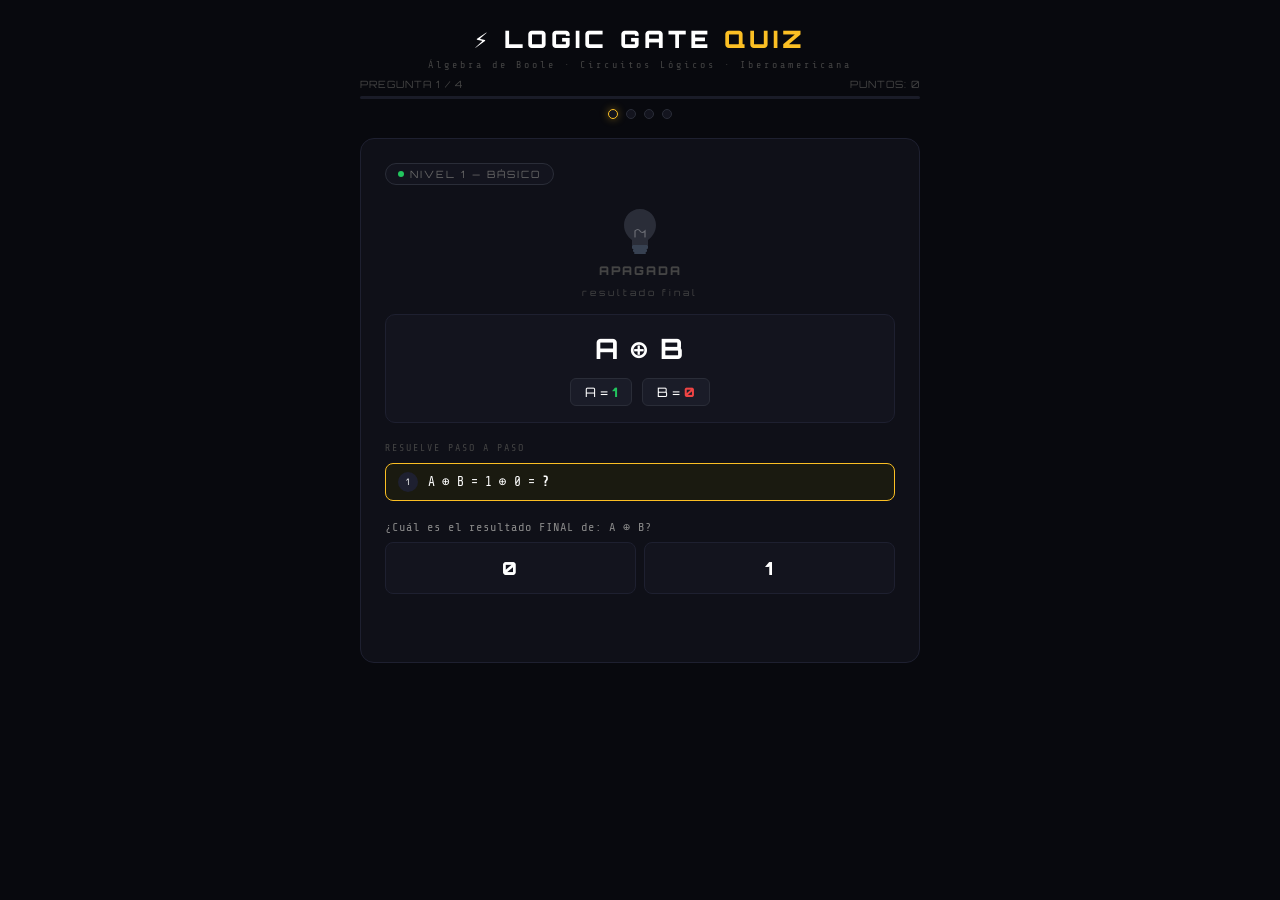
==== index.html @ e47ec7d2 "inicilaizacion del proyecto" ====
<!DOCTYPE html>
<html lang="es">
<head>
<meta charset="UTF-8">
<meta name="viewport" content="width=device-width, initial-scale=1.0">
<title>Logic Gate Quiz</title>
<link href="https://fonts.googleapis.com/css2?family=Orbitron:wght@700;900&family=Share+Tech+Mono&display=swap" rel="stylesheet">
<link rel="stylesheet" href="styles.css">
</head>
<body>

<div class="header">
  <div class="title">⚡ LOGIC GATE <span>QUIZ</span></div>
  <div class="subtitle">Álgebra de Boole · Circuitos Lógicos · Iberoamericana</div>
</div>

<div class="progress-wrap">
  <div class="progress-labels">
    <span id="q-label">PREGUNTA 1 / 4</span>
    <span id="score-label">PUNTOS: 0</span>
  </div>
  <div class="progress-bar"><div class="progress-fill" id="progress-fill" style="width:0%"></div></div>
  <div class="dots" id="dots"></div>
</div>

<div class="card" id="quiz-card">
  <div class="level-badge">
    <div class="level-dot" id="level-dot"></div>
    <span id="level-text">NIVEL 1</span>
  </div>

  <div class="bulb-wrap">
    <div class="bulb off" id="bulb">
      <svg viewBox="0 0 56 56" xmlns="http://www.w3.org/2000/svg">
        <g class="bulb-rays">
          <line x1="28" y1="4" x2="28" y2="0" stroke="#fbbf24" stroke-width="2" stroke-linecap="round"/>
          <line x1="44" y1="8" x2="47" y2="5" stroke="#fbbf24" stroke-width="2" stroke-linecap="round"/>
          <line x1="52" y1="24" x2="56" y2="24" stroke="#fbbf24" stroke-width="2" stroke-linecap="round"/>
          <line x1="44" y1="40" x2="47" y2="43" stroke="#fbbf24" stroke-width="2" stroke-linecap="round"/>
          <line x1="12" y1="8" x2="9" y2="5" stroke="#fbbf24" stroke-width="2" stroke-linecap="round"/>
          <line x1="4" y1="24" x2="0" y2="24" stroke="#fbbf24" stroke-width="2" stroke-linecap="round"/>
          <line x1="12" y1="40" x2="9" y2="43" stroke="#fbbf24" stroke-width="2" stroke-linecap="round"/>
        </g>
        <path class="bulb-glass" d="M28 8 C18 8 12 16 12 24 C12 31 16 36 20 39 L20 44 L36 44 L36 39 C40 36 44 31 44 24 C44 16 38 8 28 8Z"/>
        <path fill="none" stroke="rgba(255,255,255,0.3)" stroke-width="1.2" stroke-linecap="round" d="M23 36 L23 30 Q26 27 28 30 Q30 33 33 30 L33 36"/>
        <rect class="bulb-base" x="20" y="44" width="16" height="4" rx="1"/>
        <rect class="bulb-base" x="21" y="48" width="14" height="3" rx="1"/>
        <rect class="bulb-base" x="22" y="51" width="12" height="2" rx="1"/>
      </svg>
    </div>
    <div class="bulb-result off" id="bulb-result">APAGADA</div>
    <div class="bulb-label">resultado final</div>
  </div>

  <div class="expr-block">
    <div class="expr-text" id="expr-text"></div>
    <div class="vars-row" id="vars-row"></div>
  </div>

  <div class="steps-title">Resuelve paso a paso</div>
  <div class="step-list" id="step-list"></div>

  <div class="input-area">
    <div class="input-question" id="input-question"></div>
    <div class="answer-row" id="answer-row">
      <button class="ans-btn" id="btn0" onclick="answer(0)">0</button>
      <button class="ans-btn" id="btn1" onclick="answer(1)">1</button>
    </div>
  </div>

  <div class="feedback" id="feedback"></div>
  <button class="next-btn" id="next-btn" onclick="nextStep()">CONTINUAR →</button>
</div>

<div class="round-msg" id="round-msg"></div>

<div class="score-card" id="score-card">
  <div class="score-title">🏆 RONDA COMPLETA</div>
  <div class="score-num" id="final-score"></div>
  <div class="score-label">PUNTOS</div>
  <div class="score-breakdown">
    <div class="score-item"><div class="si-label">CORRECTAS</div><div class="si-val" id="sc-ok" style="color:#22c55e">0</div></div>
    <div class="score-item"><div class="si-label">INCORRECTAS</div><div class="si-val" id="sc-fail" style="color:#ef4444">0</div></div>
    <div class="score-item"><div class="si-label">RACHA MÁX</div><div class="si-val" id="sc-streak" style="color:#fbbf24">0</div></div>
    <div class="score-item"><div class="si-label">NIVEL MÁX</div><div class="si-val" id="sc-level" style="color:#a855f7">1</div></div>
  </div>
  <button class="play-again" onclick="startGame()">↺ OTRA RONDA</button>
</div>

<script src="script.js"></script>
</body>
</html>
---- styles.css ----
*{box-sizing:border-box;margin:0;padding:0}
body{background:#08090e;font-family:'Share Tech Mono',monospace;color:#fff;min-height:100vh;display:flex;flex-direction:column;align-items:center;padding:0 12px 40px}

/* HEADER */
.header{width:100%;max-width:560px;text-align:center;padding:1.5rem 0 .5rem}
.title{font-family:'Orbitron',monospace;font-size:clamp(16px,4vw,24px);font-weight:900;letter-spacing:4px}
.title span{color:#fbbf24}
.subtitle{font-size:10px;color:#444;letter-spacing:3px;margin-top:5px}

/* PROGRESS */
.progress-wrap{width:100%;max-width:560px;margin-bottom:1.2rem}
.progress-labels{display:flex;justify-content:space-between;font-size:10px;color:#444;font-family:'Orbitron',monospace;margin-bottom:6px;letter-spacing:1px}
.progress-bar{height:3px;background:#1a1c28;border-radius:2px;overflow:hidden}
.progress-fill{height:100%;background:linear-gradient(90deg,#fbbf24,#ef4444);border-radius:2px;transition:width .4s ease}
.dots{display:flex;gap:8px;justify-content:center;margin-top:10px}
.dot{width:10px;height:10px;border-radius:50%;border:1px solid #2a2d38;background:#13141e;transition:all .3s}
.dot.done-ok{background:#22c55e;border-color:#22c55e;box-shadow:0 0 8px rgba(34,197,94,.5)}
.dot.done-fail{background:#ef4444;border-color:#ef4444}
.dot.current{border-color:#fbbf24;box-shadow:0 0 8px rgba(251,191,36,.4)}

/* CARD */
.card{width:100%;max-width:560px;background:#0f1018;border:1px solid #1e2030;border-radius:14px;padding:1.5rem;margin-bottom:1rem}

/* LEVEL BADGE */
.level-badge{display:inline-flex;align-items:center;gap:6px;background:#13141e;border:1px solid #2a2d38;border-radius:20px;padding:4px 12px;font-size:10px;color:#666;font-family:'Orbitron',monospace;letter-spacing:2px;margin-bottom:1rem}
.level-dot{width:6px;height:6px;border-radius:50%}

/* EXPRESSION */
.expr-block{background:#13141e;border:1px solid #1e2030;border-radius:10px;padding:1rem 1.2rem;margin-bottom:1.2rem;text-align:center}
.expr-text{font-family:'Orbitron',monospace;font-size:clamp(18px,5vw,28px);font-weight:700;letter-spacing:2px;color:#fff;margin-bottom:.75rem}
.vars-row{display:flex;gap:10px;justify-content:center;flex-wrap:wrap}
.var-pill{background:#1a1c28;border:1px solid #2a2d38;border-radius:6px;padding:5px 14px;font-size:13px;font-family:'Orbitron',monospace}
.var-pill span{font-weight:900}
.var-pill .v1{color:#22c55e}
.var-pill .v0{color:#ef4444}

/* STEPS */
.steps-title{font-size:10px;color:#444;letter-spacing:2px;margin-bottom:.6rem;text-transform:uppercase}
.step-list{display:flex;flex-direction:column;gap:6px;margin-bottom:1.2rem}
.step-item{display:flex;align-items:center;gap:10px;background:#13141e;border:1px solid #1e2030;border-radius:8px;padding:8px 12px;font-size:13px;opacity:.4;transition:all .3s}
.step-item.active{opacity:1;border-color:#fbbf24;background:#1a1a10}
.step-item.done-ok{opacity:1;border-color:#22c55e;background:#0d1a10}
.step-item.done-fail{opacity:1;border-color:#ef4444;background:#1a0d0d}
.step-num{width:20px;height:20px;border-radius:50%;background:#1e2030;display:flex;align-items:center;justify-content:center;font-size:9px;font-family:'Orbitron',monospace;flex-shrink:0}
.step-expr{flex:1;font-family:'Share Tech Mono',monospace}
.step-badge{font-size:11px;font-weight:700;min-width:20px;text-align:center}

/* INPUT AREA */
.input-area{margin-bottom:1rem}
.input-question{font-size:12px;color:#888;letter-spacing:1px;margin-bottom:.5rem}
.answer-row{display:flex;gap:8px}
.ans-btn{flex:1;padding:14px;background:#13141e;border:1px solid #1e2030;border-radius:8px;color:#fff;font-family:'Orbitron',monospace;font-size:18px;font-weight:900;cursor:pointer;transition:all .15s;letter-spacing:2px}
.ans-btn:hover{border-color:#444;background:#1a1c28;transform:translateY(-1px)}
.ans-btn.selected-ok{background:#0d1a10;border-color:#22c55e;color:#22c55e;box-shadow:0 0 16px rgba(34,197,94,.2)}
.ans-btn.selected-fail{background:#1a0d0d;border-color:#ef4444;color:#ef4444;box-shadow:0 0 16px rgba(239,68,68,.2)}
.ans-btn.correct-hint{border-color:#22c55e;color:#22c55e}
.ans-btn:disabled{cursor:default}

/* FEEDBACK */
.feedback{min-height:28px;text-align:center;font-size:12px;letter-spacing:1px;padding:4px 0;transition:all .3s;opacity:0}
.feedback.show{opacity:1}
.feedback.ok{color:#22c55e;font-family:'Orbitron',monospace}
.feedback.fail{color:#ef4444}
.feedback.info{color:#888}

/* NEXT BTN */
.next-btn{width:100%;padding:13px;background:linear-gradient(135deg,#fbbf24,#f59e0b);color:#000;font-family:'Orbitron',monospace;font-size:12px;font-weight:900;letter-spacing:3px;border:none;border-radius:8px;cursor:pointer;transition:all .15s;display:none}
.next-btn.show{display:block}
.next-btn:hover{transform:translateY(-1px);box-shadow:0 4px 20px rgba(251,191,36,.4)}

/* SCORE CARD */
.score-card{width:100%;max-width:560px;background:#0f1018;border:2px solid #fbbf24;border-radius:14px;padding:2rem;text-align:center;display:none}
.score-card.show{display:block;animation:popIn .4s cubic-bezier(.34,1.56,.64,1)}
@keyframes popIn{from{transform:scale(.8);opacity:0}to{transform:scale(1);opacity:1}}
.score-title{font-family:'Orbitron',monospace;font-size:22px;font-weight:900;color:#fbbf24;letter-spacing:4px;margin-bottom:.5rem}
.score-num{font-family:'Orbitron',monospace;font-size:48px;font-weight:900;margin:.5rem 0}
.score-label{font-size:11px;color:#555;letter-spacing:2px;margin-bottom:1.5rem}
.score-breakdown{display:grid;grid-template-columns:1fr 1fr;gap:8px;margin-bottom:1.5rem}
.score-item{background:#13141e;border-radius:8px;padding:.75rem;font-size:12px}
.score-item .si-label{color:#555;font-size:10px;letter-spacing:1px;margin-bottom:4px}
.score-item .si-val{font-family:'Orbitron',monospace;font-size:16px;font-weight:700}
.play-again{padding:12px 32px;background:linear-gradient(135deg,#fbbf24,#f59e0b);color:#000;font-family:'Orbitron',monospace;font-size:11px;font-weight:900;letter-spacing:3px;border:none;border-radius:8px;cursor:pointer;transition:all .15s}
.play-again:hover{transform:translateY(-1px);box-shadow:0 4px 20px rgba(251,191,36,.4)}

/* ROUND COMPLETE */
.round-msg{font-size:11px;color:#666;letter-spacing:1px;text-align:center;margin-bottom:.5rem}

/* BULB */
.bulb-wrap{display:flex;flex-direction:column;align-items:center;gap:6px;margin-bottom:1rem}
.bulb-label{font-size:9px;color:#444;letter-spacing:3px;font-family:'Orbitron',monospace}
.bulb{width:56px;height:56px;transition:all .4s ease}
.bulb svg .bulb-glass{transition:all .4s ease}
.bulb svg .bulb-rays{transition:all .4s ease;opacity:0}
.bulb.on svg .bulb-glass{fill:#fbbf24}
.bulb.on svg .bulb-base{fill:#92400e}
.bulb.on svg .bulb-rays{opacity:1}
.bulb.off svg .bulb-glass{fill:#2a2d38}
.bulb.off svg .bulb-base{fill:#374151}
.bulb-result{font-family:'Orbitron',monospace;font-size:12px;font-weight:900;min-height:18px;text-align:center;transition:all .3s;letter-spacing:2px}
.bulb-result.on{color:#fbbf24}
.bulb-result.off{color:#444}
@keyframes bulbPop{0%{transform:scale(1)}40%{transform:scale(1.18)}100%{transform:scale(1)}}
.bulb.on{animation:bulbPop .35s ease;filter:drop-shadow(0 0 10px #fbbf24) drop-shadow(0 0 24px #f59e0b)}
.bulb.off{filter:none}
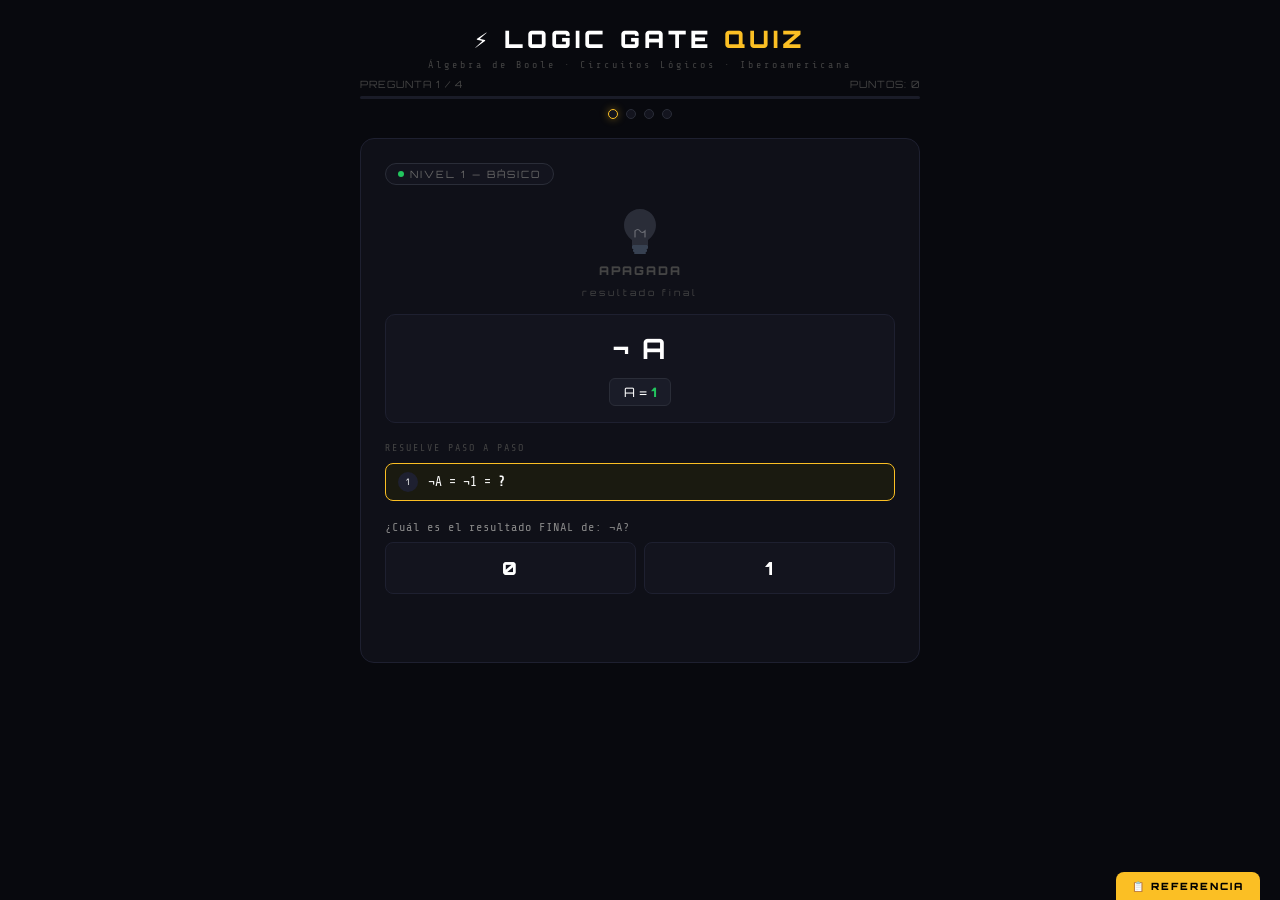
==== commit 51826677: "add table references" ====
--- a/index.html
+++ b/index.html
@@ -87,6 +87,62 @@
   <button class="play-again" onclick="startGame()">↺ OTRA RONDA</button>
 </div>
 
+<button class="ref-toggle" onclick="toggleRef()">📋 REFERENCIA</button>
+
+<div class="ref-panel" id="ref-panel">
+  <div class="ref-inner">
+    <div class="ref-title">REFERENCIA RÁPIDA</div>
+    <table class="ref-table">
+      <thead>
+        <tr>
+          <th>OPERACIÓN</th>
+          <th>LÓGICA MATEMÁTICA</th>
+          <th>ÁLGEBRA DE BOOLE</th>
+          <th>CÓDIGO</th>
+        </tr>
+      </thead>
+      <tbody>
+        <tr>
+          <td><span class="ref-op and">AND</span></td>
+          <td>A ∧ B</td>
+          <td>A · B</td>
+          <td>&amp;&amp;</td>
+        </tr>
+        <tr>
+          <td><span class="ref-op or">OR</span></td>
+          <td>A ∨ B</td>
+          <td>A + B</td>
+          <td>||</td>
+        </tr>
+        <tr>
+          <td><span class="ref-op not">NOT</span></td>
+          <td>¬ A</td>
+          <td>A'</td>
+          <td>!</td>
+        </tr>
+        <tr>
+          <td><span class="ref-op nand">NAND</span></td>
+          <td>¬(A ∧ B)</td>
+          <td>(A · B)'</td>
+          <td>!(a &amp;&amp; b)</td>
+        </tr>
+        <tr>
+          <td><span class="ref-op nor">NOR</span></td>
+          <td>¬(A ∨ B)</td>
+          <td>(A + B)'</td>
+          <td>!(a || b)</td>
+        </tr>
+        <tr>
+          <td><span class="ref-op xor">XOR</span></td>
+          <td>A ⊕ B</td>
+          <td>A ⊕ B</td>
+          <td>^</td>
+        </tr>
+      </tbody>
+    </table>
+  </div>
+</div>
+
 <script src="script.js"></script>
 </body>
 </html>
--- a/styles.css
+++ b/styles.css
@@ -102,3 +102,23 @@
 @keyframes bulbPop{0%{transform:scale(1)}40%{transform:scale(1.18)}100%{transform:scale(1)}}
 .bulb.on{animation:bulbPop .35s ease;filter:drop-shadow(0 0 10px #fbbf24) drop-shadow(0 0 24px #f59e0b)}
 .bulb.off{filter:none}
+
+/* REFERENCE TABLE */
+.ref-toggle{position:fixed;bottom:0;right:20px;padding:8px 16px;background:#fbbf24;color:#000;font-family:'Orbitron',monospace;font-size:10px;font-weight:900;letter-spacing:2px;border:none;border-radius:8px 8px 0 0;cursor:pointer;z-index:1000;transition:background .15s}
+.ref-toggle:hover{background:#f59e0b}
+.ref-panel{position:fixed;bottom:0;left:0;right:0;background:rgba(15,16,24,0.97);border-top:1px solid #1e2030;z-index:999;transform:translateY(100%);transition:transform .35s cubic-bezier(.4,0,.2,1)}
+.ref-panel.open{transform:translateY(0)}
+.ref-inner{max-width:700px;margin:0 auto;padding:1rem 1rem .5rem}
+.ref-title{font-family:'Orbitron',monospace;font-size:11px;font-weight:900;letter-spacing:3px;color:#fbbf24;margin-bottom:.75rem;text-align:center}
+.ref-table{width:100%;border-collapse:collapse;font-size:12px}
+.ref-table th{font-family:'Orbitron',monospace;font-size:9px;letter-spacing:2px;color:#555;font-weight:700;padding:5px 10px;border-bottom:1px solid #1e2030;text-align:center}
+.ref-table td{padding:6px 10px;border-bottom:1px solid #13141e;text-align:center;font-family:'Share Tech Mono',monospace;color:#ccc}
+.ref-table tr:last-child td{border-bottom:none}
+.ref-table tr:hover td{background:#13141e}
+.ref-op{font-family:'Orbitron',monospace;font-size:10px;font-weight:700;letter-spacing:1px}
+.ref-op.and{color:#22c55e}
+.ref-op.or{color:#3b82f6}
+.ref-op.not{color:#a855f7}
+.ref-op.nand{color:#f97316}
+.ref-op.nor{color:#ef4444}
+.ref-op.xor{color:#fbbf24}
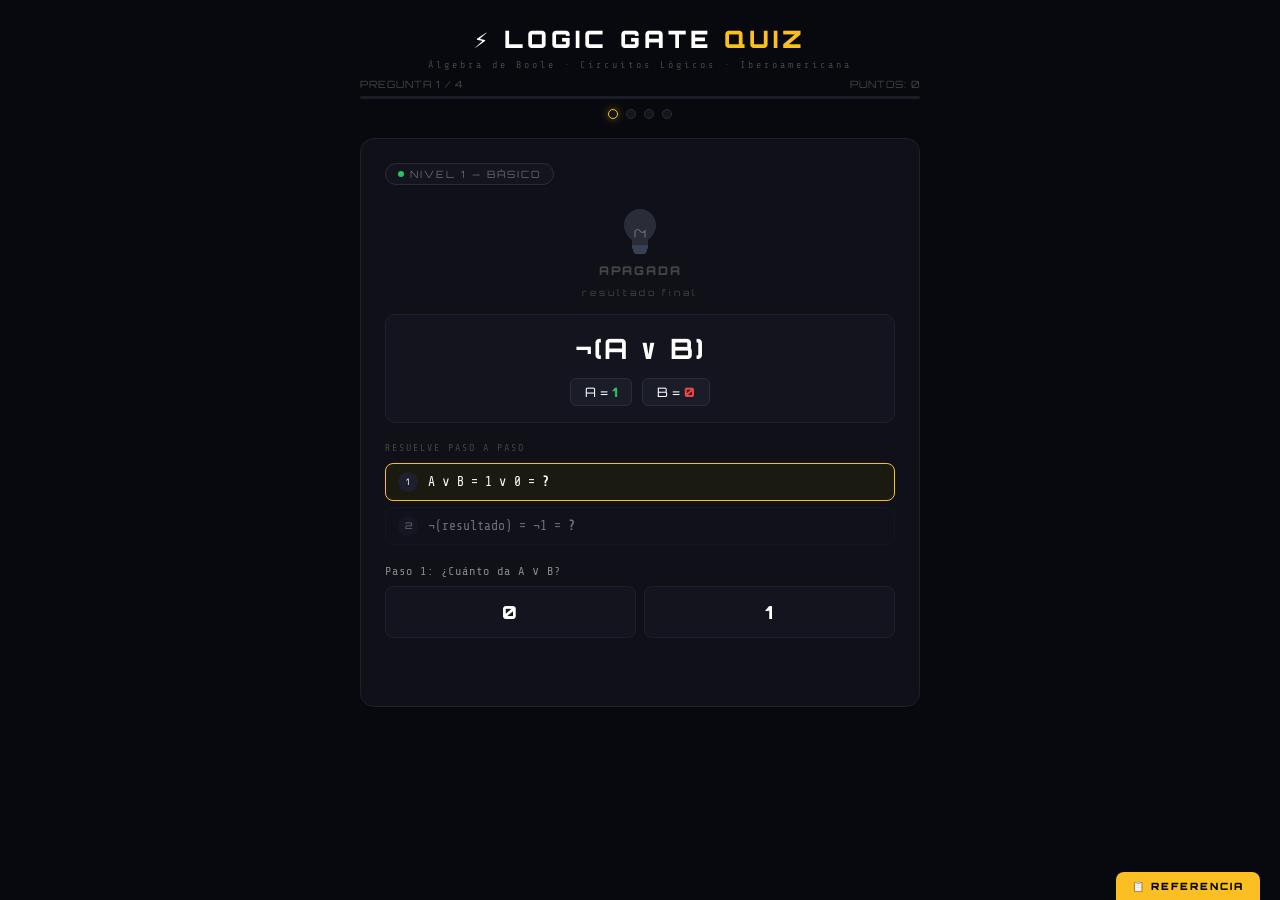
==== commit 79aa0546: "refactoryn css and js" ====
--- a/index.html
+++ b/index.html
@@ -5,13 +5,138 @@
 <meta name="viewport" content="width=device-width, initial-scale=1.0">
 <title>Logic Gate Quiz</title>
 <link href="https://fonts.googleapis.com/css2?family=Orbitron:wght@700;900&family=Share+Tech+Mono&display=swap" rel="stylesheet">
-<link rel="stylesheet" href="styles.css">
+<style>
+*{box-sizing:border-box;margin:0;padding:0}
+body{background:#08090e;font-family:'Share Tech Mono',monospace;color:#fff;min-height:100vh;display:flex;flex-direction:column;align-items:center;padding:0 12px 40px}
+
+/* HEADER */
+.header{width:100%;max-width:560px;text-align:center;padding:1.5rem 0 .5rem}
+.title{font-family:'Orbitron',monospace;font-size:clamp(16px,4vw,24px);font-weight:900;letter-spacing:4px}
+.title span{color:#fbbf24}
+.subtitle{font-size:10px;color:#444;letter-spacing:3px;margin-top:5px}
+
+/* PROGRESS */
+.progress-wrap{width:100%;max-width:560px;margin-bottom:1.2rem}
+.progress-labels{display:flex;justify-content:space-between;font-size:10px;color:#444;font-family:'Orbitron',monospace;margin-bottom:6px;letter-spacing:1px}
+.progress-bar{height:3px;background:#1a1c28;border-radius:2px;overflow:hidden}
+.progress-fill{height:100%;background:linear-gradient(90deg,#fbbf24,#ef4444);border-radius:2px;transition:width .4s ease}
+.dots{display:flex;gap:8px;justify-content:center;margin-top:10px}
+.dot{width:10px;height:10px;border-radius:50%;border:1px solid #2a2d38;background:#13141e;transition:all .3s}
+.dot.done-ok{background:#22c55e;border-color:#22c55e;box-shadow:0 0 8px rgba(34,197,94,.5)}
+.dot.done-fail{background:#ef4444;border-color:#ef4444}
+.dot.current{border-color:#fbbf24;box-shadow:0 0 8px rgba(251,191,36,.4)}
+
+/* CARD */
+.card{width:100%;max-width:560px;background:#0f1018;border:1px solid #1e2030;border-radius:14px;padding:1.5rem;margin-bottom:1rem}
+
+/* LEVEL BADGE */
+.level-badge{display:inline-flex;align-items:center;gap:6px;background:#13141e;border:1px solid #2a2d38;border-radius:20px;padding:4px 12px;font-size:10px;color:#666;font-family:'Orbitron',monospace;letter-spacing:2px;margin-bottom:1rem}
+.level-dot{width:6px;height:6px;border-radius:50%}
+
+/* EXPRESSION */
+.expr-block{background:#13141e;border:1px solid #1e2030;border-radius:10px;padding:1rem 1.2rem;margin-bottom:1.2rem;text-align:center}
+.expr-text{font-family:'Orbitron',monospace;font-size:clamp(18px,5vw,28px);font-weight:700;letter-spacing:2px;color:#fff;margin-bottom:.75rem}
+.vars-row{display:flex;gap:10px;justify-content:center;flex-wrap:wrap}
+.var-pill{background:#1a1c28;border:1px solid #2a2d38;border-radius:6px;padding:5px 14px;font-size:13px;font-family:'Orbitron',monospace}
+.var-pill span{font-weight:900}
+.var-pill .v1{color:#22c55e}
+.var-pill .v0{color:#ef4444}
+
+/* STEPS */
+.steps-title{font-size:10px;color:#444;letter-spacing:2px;margin-bottom:.6rem;text-transform:uppercase}
+.step-list{display:flex;flex-direction:column;gap:6px;margin-bottom:1.2rem}
+.step-item{display:flex;align-items:center;gap:10px;background:#13141e;border:1px solid #1e2030;border-radius:8px;padding:8px 12px;font-size:13px;opacity:.4;transition:all .3s}
+.step-item.active{opacity:1;border-color:#fbbf24;background:#1a1a10}
+.step-item.done-ok{opacity:1;border-color:#22c55e;background:#0d1a10}
+.step-item.done-fail{opacity:1;border-color:#ef4444;background:#1a0d0d}
+.step-num{width:20px;height:20px;border-radius:50%;background:#1e2030;display:flex;align-items:center;justify-content:center;font-size:9px;font-family:'Orbitron',monospace;flex-shrink:0}
+.step-expr{flex:1;font-family:'Share Tech Mono',monospace}
+.step-badge{font-size:11px;font-weight:700;min-width:20px;text-align:center}
+
+/* INPUT AREA */
+.input-area{margin-bottom:1rem}
+.input-question{font-size:12px;color:#888;letter-spacing:1px;margin-bottom:.5rem}
+.answer-row{display:flex;gap:8px}
+.ans-btn{flex:1;padding:14px;background:#13141e;border:1px solid #1e2030;border-radius:8px;color:#fff;font-family:'Orbitron',monospace;font-size:18px;font-weight:900;cursor:pointer;transition:all .15s;letter-spacing:2px}
+.ans-btn:hover{border-color:#444;background:#1a1c28;transform:translateY(-1px)}
+.ans-btn.selected-ok{background:#0d1a10;border-color:#22c55e;color:#22c55e;box-shadow:0 0 16px rgba(34,197,94,.2)}
+.ans-btn.selected-fail{background:#1a0d0d;border-color:#ef4444;color:#ef4444;box-shadow:0 0 16px rgba(239,68,68,.2)}
+.ans-btn.correct-hint{border-color:#22c55e;color:#22c55e}
+.ans-btn:disabled{cursor:default}
+
+/* FEEDBACK */
+.feedback{min-height:28px;text-align:center;font-size:12px;letter-spacing:1px;padding:4px 0;transition:all .3s;opacity:0}
+.feedback.show{opacity:1}
+.feedback.ok{color:#22c55e;font-family:'Orbitron',monospace}
+.feedback.fail{color:#ef4444}
+.feedback.info{color:#888}
+
+/* NEXT BTN */
+.next-btn{width:100%;padding:13px;background:linear-gradient(135deg,#fbbf24,#f59e0b);color:#000;font-family:'Orbitron',monospace;font-size:12px;font-weight:900;letter-spacing:3px;border:none;border-radius:8px;cursor:pointer;transition:all .15s;display:none}
+.next-btn.show{display:block}
+.next-btn:hover{transform:translateY(-1px);box-shadow:0 4px 20px rgba(251,191,36,.4)}
+
+/* SCORE CARD */
+.score-card{width:100%;max-width:560px;background:#0f1018;border:2px solid #fbbf24;border-radius:14px;padding:2rem;text-align:center;display:none}
+.score-card.show{display:block;animation:popIn .4s cubic-bezier(.34,1.56,.64,1)}
+@keyframes popIn{from{transform:scale(.8);opacity:0}to{transform:scale(1);opacity:1}}
+.score-title{font-family:'Orbitron',monospace;font-size:22px;font-weight:900;color:#fbbf24;letter-spacing:4px;margin-bottom:.5rem}
+.score-num{font-family:'Orbitron',monospace;font-size:48px;font-weight:900;margin:.5rem 0}
+.score-label{font-size:11px;color:#555;letter-spacing:2px;margin-bottom:1.5rem}
+.score-breakdown{display:grid;grid-template-columns:1fr 1fr;gap:8px;margin-bottom:1.5rem}
+.score-item{background:#13141e;border-radius:8px;padding:.75rem;font-size:12px}
+.score-item .si-label{color:#555;font-size:10px;letter-spacing:1px;margin-bottom:4px}
+.score-item .si-val{font-family:'Orbitron',monospace;font-size:16px;font-weight:700}
+.play-again{padding:12px 32px;background:linear-gradient(135deg,#fbbf24,#f59e0b);color:#000;font-family:'Orbitron',monospace;font-size:11px;font-weight:900;letter-spacing:3px;border:none;border-radius:8px;cursor:pointer;transition:all .15s}
+.play-again:hover{transform:translateY(-1px);box-shadow:0 4px 20px rgba(251,191,36,.4)}
+
+/* ROUND COMPLETE */
+.round-msg{font-size:11px;color:#666;letter-spacing:1px;text-align:center;margin-bottom:.5rem}
+
+/* BULB */
+.bulb-wrap{display:flex;flex-direction:column;align-items:center;gap:6px;margin-bottom:1rem}
+.bulb-label{font-size:9px;color:#444;letter-spacing:3px;font-family:'Orbitron',monospace}
+.bulb{width:56px;height:56px;transition:all .4s ease}
+.bulb svg .bulb-glass{transition:all .4s ease}
+.bulb svg .bulb-rays{transition:all .4s ease;opacity:0}
+.bulb.on svg .bulb-glass{fill:#fbbf24}
+.bulb.on svg .bulb-base{fill:#92400e}
+.bulb.on svg .bulb-rays{opacity:1}
+.bulb.off svg .bulb-glass{fill:#2a2d38}
+.bulb.off svg .bulb-base{fill:#374151}
+.bulb-result{font-family:'Orbitron',monospace;font-size:12px;font-weight:900;min-height:18px;text-align:center;transition:all .3s;letter-spacing:2px}
+.bulb-result.on{color:#fbbf24}
+.bulb-result.off{color:#444}
+@keyframes bulbPop{0%{transform:scale(1)}40%{transform:scale(1.18)}100%{transform:scale(1)}}
+.bulb.on{animation:bulbPop .35s ease;filter:drop-shadow(0 0 10px #fbbf24) drop-shadow(0 0 24px #f59e0b)}
+.bulb.off{filter:none}
+
+/* REFERENCE TABLE */
+.ref-toggle{position:fixed;bottom:0;right:20px;padding:8px 16px;background:#fbbf24;color:#000;font-family:'Orbitron',monospace;font-size:10px;font-weight:900;letter-spacing:2px;border:none;border-radius:8px 8px 0 0;cursor:pointer;z-index:1000;transition:background .15s}
+.ref-toggle:hover{background:#f59e0b}
+.ref-panel{position:fixed;bottom:0;left:0;right:0;background:rgba(15,16,24,0.97);border-top:1px solid #1e2030;z-index:999;transform:translateY(100%);transition:transform .35s cubic-bezier(.4,0,.2,1)}
+.ref-panel.open{transform:translateY(0)}
+.ref-inner{max-width:700px;margin:0 auto;padding:1rem 1rem .5rem}
+.ref-title{font-family:'Orbitron',monospace;font-size:11px;font-weight:900;letter-spacing:3px;color:#fbbf24;margin-bottom:.75rem;text-align:center}
+.ref-table{width:100%;border-collapse:collapse;font-size:12px}
+.ref-table th{font-family:'Orbitron',monospace;font-size:9px;letter-spacing:2px;color:#555;font-weight:700;padding:5px 10px;border-bottom:1px solid #1e2030;text-align:center}
+.ref-table td{padding:6px 10px;border-bottom:1px solid #13141e;text-align:center;font-family:'Share Tech Mono',monospace;color:#ccc}
+.ref-table tr:last-child td{border-bottom:none}
+.ref-table tr:hover td{background:#13141e}
+.ref-op{font-family:'Orbitron',monospace;font-size:10px;font-weight:700;letter-spacing:1px}
+.ref-op.and{color:#22c55e}
+.ref-op.or{color:#3b82f6}
+.ref-op.not{color:#a855f7}
+.ref-op.nand{color:#f97316}
+.ref-op.nor{color:#ef4444}
+.ref-op.xor{color:#fbbf24}
+</style>
 </head>
 <body>
 
 <div class="header">
-  <div class="title">⚡ LOGIC GATE <span>QUIZ</span></div>
-  <div class="subtitle">Álgebra de Boole · Circuitos Lógicos · Iberoamericana</div>
+  <div class="title">&#9889; LOGIC GATE <span>QUIZ</span></div>
+  <div class="subtitle">&#193;lgebra de Boole &middot; Circuitos L&#243;gicos &middot; Iberoamericana</div>
 </div>
 
 <div class="progress-wrap">
@@ -69,73 +194,73 @@
   </div>
 
   <div class="feedback" id="feedback"></div>
-  <button class="next-btn" id="next-btn" onclick="nextStep()">CONTINUAR →</button>
+  <button class="next-btn" id="next-btn" onclick="nextStep()">CONTINUAR &rarr;</button>
 </div>
 
 <div class="round-msg" id="round-msg"></div>
 
 <div class="score-card" id="score-card">
-  <div class="score-title">🏆 RONDA COMPLETA</div>
+  <div class="score-title">&#127942; RONDA COMPLETA</div>
   <div class="score-num" id="final-score"></div>
   <div class="score-label">PUNTOS</div>
   <div class="score-breakdown">
     <div class="score-item"><div class="si-label">CORRECTAS</div><div class="si-val" id="sc-ok" style="color:#22c55e">0</div></div>
     <div class="score-item"><div class="si-label">INCORRECTAS</div><div class="si-val" id="sc-fail" style="color:#ef4444">0</div></div>
-    <div class="score-item"><div class="si-label">RACHA MÁX</div><div class="si-val" id="sc-streak" style="color:#fbbf24">0</div></div>
-    <div class="score-item"><div class="si-label">NIVEL MÁX</div><div class="si-val" id="sc-level" style="color:#a855f7">1</div></div>
-  </div>
-  <button class="play-again" onclick="startGame()">↺ OTRA RONDA</button>
+    <div class="score-item"><div class="si-label">RACHA M&#193;X</div><div class="si-val" id="sc-streak" style="color:#fbbf24">0</div></div>
+    <div class="score-item"><div class="si-label">NIVEL M&#193;X</div><div class="si-val" id="sc-level" style="color:#a855f7">1</div></div>
+  </div>
+  <button class="play-again" onclick="startGame()">&#8634; OTRA RONDA</button>
 </div>
 
-<button class="ref-toggle" onclick="toggleRef()">📋 REFERENCIA</button>
+<button class="ref-toggle" onclick="toggleRef()">&#128203; REFERENCIA</button>
 
 <div class="ref-panel" id="ref-panel">
   <div class="ref-inner">
-    <div class="ref-title">REFERENCIA RÁPIDA</div>
+    <div class="ref-title">REFERENCIA R&#193;PIDA</div>
     <table class="ref-table">
       <thead>
         <tr>
-          <th>OPERACIÓN</th>
-          <th>LÓGICA MATEMÁTICA</th>
-          <th>ÁLGEBRA DE BOOLE</th>
-          <th>CÓDIGO</th>
+          <th>OPERACI&#211;N</th>
+          <th>L&#211;GICA MATEM&#193;TICA</th>
+          <th>&#193;LGEBRA DE BOOLE</th>
+          <th>C&#211;DIGO</th>
         </tr>
       </thead>
       <tbody>
         <tr>
           <td><span class="ref-op and">AND</span></td>
-          <td>A ∧ B</td>
-          <td>A · B</td>
+          <td>A &#8743; B</td>
+          <td>A &middot; B</td>
           <td>&amp;&amp;</td>
         </tr>
         <tr>
           <td><span class="ref-op or">OR</span></td>
-          <td>A ∨ B</td>
+          <td>A &#8744; B</td>
           <td>A + B</td>
           <td>||</td>
         </tr>
         <tr>
           <td><span class="ref-op not">NOT</span></td>
-          <td>¬ A</td>
+          <td>&#172; A</td>
           <td>A'</td>
           <td>!</td>
         </tr>
         <tr>
           <td><span class="ref-op nand">NAND</span></td>
-          <td>¬(A ∧ B)</td>
-          <td>(A · B)'</td>
+          <td>&#172;(A &#8743; B)</td>
+          <td>(A &middot; B)'</td>
           <td>!(a &amp;&amp; b)</td>
         </tr>
         <tr>
           <td><span class="ref-op nor">NOR</span></td>
-          <td>¬(A ∨ B)</td>
+          <td>&#172;(A &#8744; B)</td>
           <td>(A + B)'</td>
           <td>!(a || b)</td>
         </tr>
         <tr>
           <td><span class="ref-op xor">XOR</span></td>
-          <td>A ⊕ B</td>
-          <td>A ⊕ B</td>
+          <td>A &#8853; B</td>
+          <td>A &#8853; B</td>
           <td>^</td>
         </tr>
       </tbody>
@@ -143,6 +268,332 @@
   </div>
 </div>
 
-<script src="script.js"></script>
+<script>
+// ── QUESTION BANK ──
+// Each question: { level, expr, vars, steps, answer }
+// steps: [{label, expr, result}]
+
+function rnd(){ return Math.round(Math.random()) }
+
+function makeQuestions(){
+  const bank = [];
+
+  // Level 1 — simple
+  const simples = [
+    (a,b)=>({level:1, label:'AND', expr:`A ∧ B`, vars:{A:a,B:b},
+      steps:[{label:'A ∧ B', calc:`${a} ∧ ${b}`, result:a&b}],
+      answer:a&b}),
+    (a,b)=>({level:1, label:'OR', expr:`A ∨ B`, vars:{A:a,B:b},
+      steps:[{label:'A ∨ B', calc:`${a} ∨ ${b}`, result:a|b}],
+      answer:a|b}),
+    (a)=>({level:1, label:'NOT', expr:`¬ A`, vars:{A:a},
+      steps:[{label:'¬A', calc:`¬${a}`, result:a?0:1}],
+      answer:a?0:1}),
+    (a,b)=>({level:1, label:'NAND', expr:`¬(A ∧ B)`, vars:{A:a,B:b},
+      steps:[
+        {label:'A ∧ B', calc:`${a} ∧ ${b}`, result:a&b},
+        {label:'¬(resultado)', calc:`¬${a&b}`, result:(a&b)?0:1}
+      ], answer:(a&b)?0:1}),
+    (a,b)=>({level:1, label:'NOR', expr:`¬(A ∨ B)`, vars:{A:a,B:b},
+      steps:[
+        {label:'A ∨ B', calc:`${a} ∨ ${b}`, result:a|b},
+        {label:'¬(resultado)', calc:`¬${a|b}`, result:(a|b)?0:1}
+      ], answer:(a|b)?0:1}),
+    (a,b)=>({level:1, label:'XOR', expr:`A ⊕ B`, vars:{A:a,B:b},
+      steps:[{label:'A ⊕ B', calc:`${a} ⊕ ${b}`, result:a^b}],
+      answer:a^b}),
+  ];
+
+  // Level 2 — compound 2 vars
+  const compound2 = [
+    (a,b)=>({level:2, label:'COMPUESTA', expr:`(A ∧ B) ∨ ¬A`, vars:{A:a,B:b},
+      steps:[
+        {label:'A ∧ B', calc:`${a} ∧ ${b}`, result:a&b},
+        {label:'¬A', calc:`¬${a}`, result:a?0:1},
+        {label:'(A∧B) ∨ ¬A', calc:`${a&b} ∨ ${a?0:1}`, result:(a&b)|(a?0:1)}
+      ], answer:(a&b)|(a?0:1)}),
+    (a,b)=>({level:2, label:'COMPUESTA', expr:`¬A ∧ ¬B`, vars:{A:a,B:b},
+      steps:[
+        {label:'¬A', calc:`¬${a}`, result:a?0:1},
+        {label:'¬B', calc:`¬${b}`, result:b?0:1},
+        {label:'¬A ∧ ¬B', calc:`${a?0:1} ∧ ${b?0:1}`, result:(a?0:1)&(b?0:1)}
+      ], answer:(a?0:1)&(b?0:1)}),
+    (a,b)=>({level:2, label:'COMPUESTA', expr:`¬(A ∨ B) ∨ A`, vars:{A:a,B:b},
+      steps:[
+        {label:'A ∨ B', calc:`${a} ∨ ${b}`, result:a|b},
+        {label:'¬(A∨B)', calc:`¬${a|b}`, result:(a|b)?0:1},
+        {label:'¬(A∨B) ∨ A', calc:`${(a|b)?0:1} ∨ ${a}`, result:((a|b)?0:1)|a}
+      ], answer:((a|b)?0:1)|a}),
+    (a,b)=>({level:2, label:'COMPUESTA', expr:`(A ∨ B) ∧ ¬B`, vars:{A:a,B:b},
+      steps:[
+        {label:'A ∨ B', calc:`${a} ∨ ${b}`, result:a|b},
+        {label:'¬B', calc:`¬${b}`, result:b?0:1},
+        {label:'(A∨B) ∧ ¬B', calc:`${a|b} ∧ ${b?0:1}`, result:(a|b)&(b?0:1)}
+      ], answer:(a|b)&(b?0:1)}),
+  ];
+
+  // Level 3 — compound 3 vars
+  const compound3 = [
+    (a,b,c)=>{
+      const s1=a&b, s2=c?0:1, ans=s1|s2;
+      return {level:3, label:'NIVEL 3', expr:`(A ∧ B) ∨ ¬C`, vars:{A:a,B:b,C:c},
+        steps:[
+          {label:'A ∧ B', calc:`${a} ∧ ${b}`, result:s1},
+          {label:'¬C', calc:`¬${c}`, result:s2},
+          {label:'(A∧B) ∨ ¬C', calc:`${s1} ∨ ${s2}`, result:ans}
+        ], answer:ans};},
+    (a,b,c)=>{
+      const s1=a|b, s2=c?0:1, ans=s1&s2;
+      return {level:3, label:'NIVEL 3', expr:`(A ∨ B) ∧ ¬C`, vars:{A:a,B:b,C:c},
+        steps:[
+          {label:'A ∨ B', calc:`${a} ∨ ${b}`, result:s1},
+          {label:'¬C', calc:`¬${c}`, result:s2},
+          {label:'(A∨B) ∧ ¬C', calc:`${s1} ∧ ${s2}`, result:ans}
+        ], answer:ans};},
+    (a,b,c)=>{
+      const s1=a&b, s2=s1|c, ans=s2?0:1;
+      return {level:3, label:'NIVEL 3', expr:`¬((A ∧ B) ∨ C)`, vars:{A:a,B:b,C:c},
+        steps:[
+          {label:'A ∧ B', calc:`${a} ∧ ${b}`, result:s1},
+          {label:'(A∧B) ∨ C', calc:`${s1} ∨ ${c}`, result:s2},
+          {label:'¬((A∧B)∨C)', calc:`¬${s2}`, result:ans}
+        ], answer:ans};},
+    (a,b,c)=>{
+      const s1=b&c, s2=a|s1;
+      return {level:3, label:'NIVEL 3', expr:`A ∨ (B ∧ C)`, vars:{A:a,B:b,C:c},
+        steps:[
+          {label:'B ∧ C', calc:`${b} ∧ ${c}`, result:s1},
+          {label:'A ∨ (B∧C)', calc:`${a} ∨ ${s1}`, result:s2}
+        ], answer:s2};},
+  ];
+
+  const a=rnd(),b=rnd(),c=rnd();
+  const a2=rnd(),b2=rnd(),c2=rnd();
+  const a3=rnd(),b3=rnd(),c3=rnd();
+  const a4=rnd(),b4=rnd(),c4=rnd();
+
+  // Pick 4 questions: 1 simple, 1 compound2, 2 compound3
+  const q1 = simples[Math.floor(Math.random()*simples.length)](a,b,c);
+  const q2 = compound2[Math.floor(Math.random()*compound2.length)](a2,b2);
+  const q3 = compound3[Math.floor(Math.random()*compound3.length)](a3,b3,c3);
+  const q4 = compound3[Math.floor(Math.random()*compound3.length)](a4,b4,c4);
+
+  return [q1,q2,q3,q4];
+}
+
+// ── STATE ──
+let questions=[], qIdx=0, stepIdx=0;
+let score=0, correct=0, incorrect=0, streak=0, maxStreak=0, maxLevel=1;
+let stepAnswered=false, qAnswered=false;
+
+const LEVEL_COLORS = {1:'#22c55e', 2:'#fbbf24', 3:'#ef4444'};
+const LEVEL_NAMES  = {1:'NIVEL 1 — BÁSICO', 2:'NIVEL 2 — COMPUESTA', 3:'NIVEL 3 — AVANZADO'};
+
+function startGame(){
+  questions = makeQuestions();
+  qIdx=0; stepIdx=0; score=0; correct=0; incorrect=0; streak=0; maxStreak=0; maxLevel=1;
+  document.getElementById('score-card').classList.remove('show');
+  document.getElementById('quiz-card').style.display='block';
+  document.getElementById('round-msg').textContent='';
+  renderDots();
+  loadQuestion();
+}
+
+function renderDots(){
+  const wrap = document.getElementById('dots');
+  wrap.innerHTML='';
+  questions.forEach((_,i)=>{
+    const d=document.createElement('div');
+    d.className='dot'+(i===qIdx?' current':'');
+    d.id='dot-'+i;
+    wrap.appendChild(d);
+  });
+}
+
+function loadQuestion(){
+  stepIdx=0; stepAnswered=false; qAnswered=false;
+  setBulb(null);
+  const q=questions[qIdx];
+  maxLevel=Math.max(maxLevel,q.level);
+
+  // level badge
+  document.getElementById('level-dot').style.background=LEVEL_COLORS[q.level];
+  document.getElementById('level-text').textContent=LEVEL_NAMES[q.level];
+
+  // expression
+  document.getElementById('expr-text').textContent=q.expr;
+
+  // vars
+  const varsRow=document.getElementById('vars-row');
+  varsRow.innerHTML='';
+  Object.entries(q.vars).forEach(([k,v])=>{
+    const pill=document.createElement('div');
+    pill.className='var-pill';
+    pill.innerHTML=`${k} = <span class="${v?'v1':'v0'}" style="font-weight:900">${v}</span>`;
+    varsRow.appendChild(pill);
+  });
+
+  // steps
+  const stepList=document.getElementById('step-list');
+  stepList.innerHTML='';
+  q.steps.forEach((s,i)=>{
+    const el=document.createElement('div');
+    el.className='step-item'+(i===0?' active':'');
+    el.id='step-'+i;
+    el.innerHTML=`
+      <div class="step-num">${i+1}</div>
+      <div class="step-expr">${s.label} = ${s.calc} = <strong>?</strong></div>
+      <div class="step-badge" id="step-badge-${i}"></div>
+    `;
+    stepList.appendChild(el);
+  });
+
+  // progress
+  document.getElementById('q-label').textContent=`PREGUNTA ${qIdx+1} / ${questions.length}`;
+  document.getElementById('progress-fill').style.width=`${(qIdx/questions.length)*100}%`;
+  updateScoreLabel();
+  renderInputArea();
+  clearFeedback();
+  document.getElementById('next-btn').classList.remove('show');
+}
+
+function renderInputArea(){
+  const q=questions[qIdx];
+  const s=q.steps[stepIdx];
+  const isLast = stepIdx===q.steps.length-1;
+  document.getElementById('input-question').textContent=
+    isLast ? `¿Cuál es el resultado FINAL de: ${s.label}?`
+           : `Paso ${stepIdx+1}: ¿Cuánto da ${s.label}?`;
+  const b0=document.getElementById('btn0');
+  const b1=document.getElementById('btn1');
+  b0.className='ans-btn'; b1.className='ans-btn';
+  b0.disabled=false; b1.disabled=false;
+}
+
+function answer(val){
+  if(stepAnswered) return;
+  stepAnswered=true;
+
+  const q=questions[qIdx];
+  const s=q.steps[stepIdx];
+  const correct_ans = s.result;
+  const isCorrect = val===correct_ans;
+  const isLastStep = stepIdx===q.steps.length-1;
+
+  // update step row
+  const stepEl=document.getElementById('step-'+stepIdx);
+  const badge=document.getElementById('step-badge-'+stepIdx);
+  stepEl.className='step-item '+(isCorrect?'done-ok':'done-fail');
+  stepEl.querySelector('strong').textContent=correct_ans;
+  badge.textContent=isCorrect?'✓':'✗';
+  badge.style.color=isCorrect?'#22c55e':'#ef4444';
+
+  // highlight answer btn
+  document.getElementById('btn'+val).className='ans-btn '+(isCorrect?'selected-ok':'selected-fail');
+  if(!isCorrect) document.getElementById('btn'+correct_ans).className='ans-btn correct-hint';
+  document.getElementById('btn0').disabled=true;
+  document.getElementById('btn1').disabled=true;
+
+  if(isLastStep){
+    // question done
+    if(isCorrect){
+      correct++; streak++; maxStreak=Math.max(maxStreak,streak);
+      const pts = q.level * 10 * (streak>2?2:1);
+      score+=pts;
+      showFeedback(`✓ ¡CORRECTO! +${pts} pts${streak>1?' · RACHA x'+streak:''}`, 'ok');
+    } else {
+      incorrect++; streak=0;
+      showFeedback(`✗ Era ${correct_ans} — ¡revisa los pasos!`, 'fail');
+    }
+    updateDot(qIdx, isCorrect);
+    updateScoreLabel();
+    document.getElementById('next-btn').classList.add('show');
+    document.getElementById('next-btn').textContent = qIdx<questions.length-1 ? 'SIGUIENTE PREGUNTA →' : 'VER RESULTADOS →';
+    qAnswered=true;
+    setBulb(q.answer);
+  } else {
+    // advance to next step
+    showFeedback(isCorrect?`✓ Paso ${stepIdx+1} correcto — sigue`:`✗ Era ${correct_ans} — sigue al siguiente paso`, isCorrect?'ok':'fail');
+    setTimeout(()=>{
+      stepIdx++;
+      stepAnswered=false;
+      const nextStep=document.getElementById('step-'+stepIdx);
+      if(nextStep) nextStep.className='step-item active';
+      renderInputArea();
+      clearFeedback();
+    },900);
+  }
+}
+
+function nextStep(){
+  document.getElementById('next-btn').classList.remove('show');
+  clearFeedback();
+  qIdx++;
+  if(qIdx>=questions.length){
+    endRound();
+  } else {
+    // update dots
+    document.querySelectorAll('.dot').forEach((d,i)=>d.classList.toggle('current',i===qIdx));
+    document.getElementById('progress-fill').style.width=`${(qIdx/questions.length)*100}%`;
+    document.getElementById('q-label').textContent=`PREGUNTA ${qIdx+1} / ${questions.length}`;
+    loadQuestion();
+  }
+}
+
+function endRound(){
+  document.getElementById('quiz-card').style.display='none';
+  document.getElementById('progress-fill').style.width='100%';
+  const sc=document.getElementById('score-card');
+  document.getElementById('final-score').textContent=score;
+  document.getElementById('final-score').style.color=score>= 80?'#22c55e':score>=40?'#fbbf24':'#ef4444';
+  document.getElementById('sc-ok').textContent=correct;
+  document.getElementById('sc-fail').textContent=incorrect;
+  document.getElementById('sc-streak').textContent=maxStreak;
+  document.getElementById('sc-level').textContent=maxLevel;
+  sc.classList.add('show');
+}
+
+function updateDot(i,ok){
+  const d=document.getElementById('dot-'+i);
+  if(d) d.className='dot '+(ok?'done-ok':'done-fail');
+}
+
+function showFeedback(msg,type){
+  const el=document.getElementById('feedback');
+  el.textContent=msg; el.className='feedback show '+type;
+}
+function clearFeedback(){
+  const el=document.getElementById('feedback');
+  el.textContent=''; el.className='feedback';
+}
+function updateScoreLabel(){
+  document.getElementById('score-label').textContent=`PUNTOS: ${score}`;
+}
+
+function setBulb(val){
+  const bulb = document.getElementById('bulb');
+  const res = document.getElementById('bulb-result');
+  if(val===null){
+    bulb.className='bulb off';
+    res.className='bulb-result off';
+    res.textContent='APAGADA';
+  } else if(val===1){
+    bulb.className='bulb on';
+    res.className='bulb-result on';
+    res.textContent='ENCENDIDA 💡';
+  } else {
+    bulb.className='bulb off';
+    res.className='bulb-result off';
+    res.textContent='APAGADA ○';
+  }
+}
+
+function toggleRef(){
+  const panel = document.getElementById('ref-panel');
+  panel.classList.toggle('open');
+}
+
+startGame();
+</script>
 </body>
 </html>
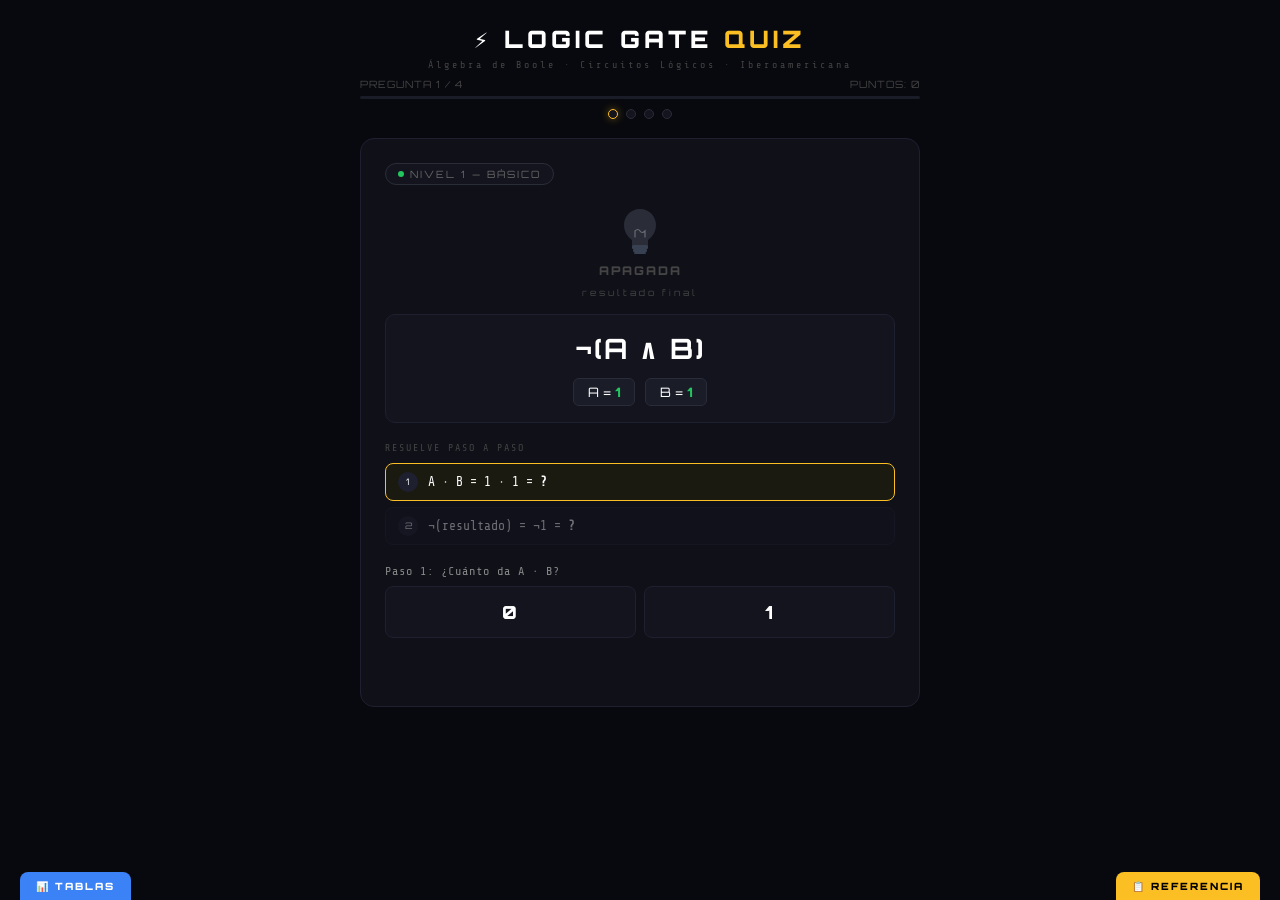
==== commit 90cc85b7: "feauturen 2" ====
--- a/index.html
+++ b/index.html
@@ -130,6 +130,34 @@
 .ref-op.nand{color:#f97316}
 .ref-op.nor{color:#ef4444}
 .ref-op.xor{color:#fbbf24}
+
+/* TRUTH TABLE MODAL */
+.tt-btn{position:fixed;bottom:0;left:20px;padding:8px 16px;background:#3b82f6;color:#fff;font-family:'Orbitron',monospace;font-size:10px;font-weight:900;letter-spacing:2px;border:none;border-radius:8px 8px 0 0;cursor:pointer;z-index:1000;transition:background .15s}
+.tt-btn:hover{background:#2563eb}
+.tt-overlay{position:fixed;inset:0;background:rgba(0,0,0,.75);z-index:1100;display:none;align-items:center;justify-content:center;padding:16px}
+.tt-overlay.open{display:flex;animation:fadeIn .2s ease}
+@keyframes fadeIn{from{opacity:0}to{opacity:1}}
+.tt-modal{background:#0f1018;border:1px solid #1e2030;border-radius:14px;width:100%;max-width:500px;max-height:85vh;overflow:hidden;display:flex;flex-direction:column;animation:popIn .25s cubic-bezier(.34,1.56,.64,1)}
+.tt-header{display:flex;align-items:flex-start;justify-content:space-between;padding:1rem 1.2rem;border-bottom:1px solid #1e2030;gap:10px}
+.tt-header-left{display:flex;flex-direction:column;gap:4px}
+.tt-title{font-family:'Orbitron',monospace;font-size:9px;font-weight:900;letter-spacing:3px;color:#3b82f6}
+.tt-expr-display{font-family:'Orbitron',monospace;font-size:16px;font-weight:700;color:#fff;letter-spacing:2px}
+.tt-close{background:none;border:1px solid #2a2d38;border-radius:6px;color:#666;font-size:14px;width:28px;height:28px;cursor:pointer;display:flex;align-items:center;justify-content:center;transition:all .15s;flex-shrink:0;margin-top:2px}
+.tt-close:hover{border-color:#ef4444;color:#ef4444;background:#1a0d0d}
+.tt-body{overflow-y:auto;padding:1rem 1.2rem}
+.tt-table{width:100%;border-collapse:collapse;font-size:13px}
+.tt-table th{font-family:'Orbitron',monospace;font-size:9px;letter-spacing:2px;color:#555;font-weight:700;padding:6px 10px;border-bottom:1px solid #1e2030;text-align:center}
+.tt-table td{padding:8px 10px;border-bottom:1px solid #13141e;text-align:center;font-family:'Share Tech Mono',monospace}
+.tt-table tr:last-child td{border-bottom:none}
+.tt-table tr:hover td{background:#13141e}
+.tt-val1{color:#22c55e;font-weight:700}
+.tt-val0{color:#ef4444;font-weight:700}
+.tt-result-col{font-family:'Orbitron',monospace;font-size:11px;font-weight:900;letter-spacing:1px}
+.tt-result-col.r1{color:#fbbf24}
+.tt-result-col.r0{color:#444}
+.tt-current-row td{background:#1a1a10 !important;border-bottom:1px solid #fbbf24 !important}
+.tt-current-row td:last-child{border-color:#fbbf24}
+.tt-th-result{color:#3b82f6 !important}
 </style>
 </head>
 <body>
@@ -212,6 +240,7 @@
   <button class="play-again" onclick="startGame()">&#8634; OTRA RONDA</button>
 </div>
 
+<button class="tt-btn" onclick="openTruthTable()">&#128202; TABLAS</button>
 <button class="ref-toggle" onclick="toggleRef()">&#128203; REFERENCIA</button>
 
 <div class="ref-panel" id="ref-panel">
@@ -268,6 +297,19 @@
   </div>
 </div>
 
+<div class="tt-overlay" id="tt-overlay" onclick="closeTruthTableOutside(event)">
+  <div class="tt-modal" id="tt-modal">
+    <div class="tt-header">
+      <div class="tt-header-left">
+        <div class="tt-title">&#128202; TABLA DE VERDAD</div>
+        <div class="tt-expr-display" id="tt-expr-display"></div>
+      </div>
+      <button class="tt-close" onclick="closeTruthTable()">&#x2715;</button>
+    </div>
+    <div class="tt-body" id="tt-body"></div>
+  </div>
+</div>
+
 <script>
 // ── QUESTION BANK ──
 // Each question: { level, expr, vars, steps, answer }
@@ -593,6 +635,60 @@
   panel.classList.toggle('open');
 }
 
+// ── TRUTH TABLE ──
+const exprEvaluators = {
+  'A ∧ B':            (a,b)   => a&b,
+  'A ∨ B':            (a,b)   => a|b,
+  '¬ A':              (a)     => a?0:1,
+  '¬(A ∧ B)':         (a,b)   => (a&b)?0:1,
+  '¬(A ∨ B)':         (a,b)   => (a|b)?0:1,
+  'A ⊕ B':            (a,b)   => a^b,
+  '(A ∧ B) ∨ ¬A':     (a,b)   => (a&b)|(a?0:1),
+  '¬A ∧ ¬B':          (a,b)   => (a?0:1)&(b?0:1),
+  '¬(A ∨ B) ∨ A':     (a,b)   => ((a|b)?0:1)|a,
+  '(A ∨ B) ∧ ¬B':     (a,b)   => (a|b)&(b?0:1),
+  '(A ∧ B) ∨ ¬C':     (a,b,c) => (a&b)|(c?0:1),
+  '(A ∨ B) ∧ ¬C':     (a,b,c) => (a|b)&(c?0:1),
+  '¬((A ∧ B) ∨ C)':   (a,b,c) => ((a&b)|c)?0:1,
+  'A ∨ (B ∧ C)':      (a,b,c) => a|(b&c),
+};
+
+function openTruthTable(){
+  const q = questions[qIdx];
+  const evalFn = exprEvaluators[q.expr];
+  const varNames = Object.keys(q.vars);
+  const nVars = varNames.length;
+  const nRows = Math.pow(2, nVars);
+  const currentVals = varNames.map(v => q.vars[v]);
+
+  let html = '<table class="tt-table"><thead><tr>';
+  varNames.forEach(v => { html += `<th>${v}</th>`; });
+  html += `<th class="tt-th-result">${q.expr}</th></tr></thead><tbody>`;
+
+  for(let i = 0; i < nRows; i++){
+    const vals = [];
+    for(let b = nVars - 1; b >= 0; b--) vals.unshift((i >> b) & 1);
+    const result = evalFn ? evalFn(...vals) : '?';
+    const isCurrent = vals.every((v, idx) => v === currentVals[idx]);
+    html += `<tr class="${isCurrent ? 'tt-current-row' : ''}">`;
+    vals.forEach(v => { html += `<td class="tt-val${v}">${v}</td>`; });
+    html += `<td class="tt-result-col r${result}">${result}</td></tr>`;
+  }
+  html += '</tbody></table>';
+
+  document.getElementById('tt-expr-display').textContent = q.expr;
+  document.getElementById('tt-body').innerHTML = html;
+  document.getElementById('tt-overlay').classList.add('open');
+}
+
+function closeTruthTable(){
+  document.getElementById('tt-overlay').classList.remove('open');
+}
+
+function closeTruthTableOutside(e){
+  if(e.target === document.getElementById('tt-overlay')) closeTruthTable();
+}
+
 startGame();
 </script>
 </body>
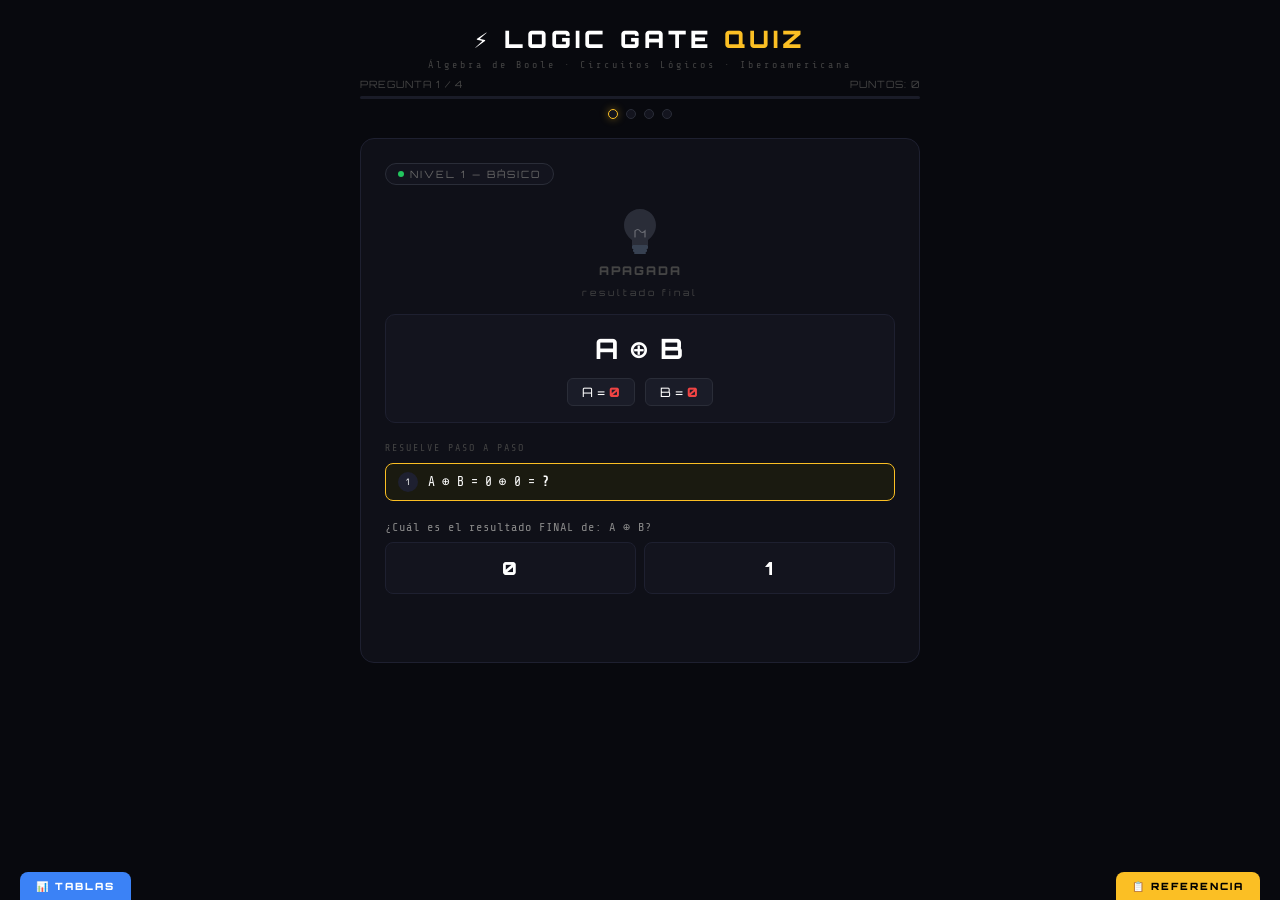
==== commit d4b5be5c: "featuren 3" ====
--- a/index.html
+++ b/index.html
@@ -158,6 +158,35 @@
 .tt-current-row td{background:#1a1a10 !important;border-bottom:1px solid #fbbf24 !important}
 .tt-current-row td:last-child{border-color:#fbbf24}
 .tt-th-result{color:#3b82f6 !important}
+
+/* ROUND TABLES */
+.round-tables{width:100%;max-width:560px;display:none}
+.round-tables.show{display:block}
+.rt-header{text-align:center;margin-bottom:1rem;padding:.75rem 0 .25rem}
+.rt-section-title{font-family:'Orbitron',monospace;font-size:12px;font-weight:900;letter-spacing:4px;color:#fbbf24;margin-bottom:4px}
+.rt-section-sub{font-size:10px;color:#444;letter-spacing:2px}
+.rt-card{background:#0f1018;border:1px solid #1e2030;border-radius:14px;padding:1.2rem;margin-bottom:1rem;opacity:0;transform:translateY(16px);transition:opacity .4s ease,transform .4s ease}
+.rt-card.animate-in{opacity:1;transform:translateY(0)}
+.rt-card-header{display:flex;align-items:flex-start;gap:10px;margin-bottom:1rem}
+.rt-level-dot{width:8px;height:8px;border-radius:50%;flex-shrink:0;margin-top:5px}
+.rt-card-meta{display:flex;flex-direction:column;gap:3px}
+.rt-label{font-size:9px;color:#555;letter-spacing:2px;font-family:'Orbitron',monospace}
+.rt-expr{font-family:'Orbitron',monospace;font-size:15px;font-weight:700;letter-spacing:2px;color:#fff}
+.rt-table-wrap{overflow-x:auto}
+.rt-table{width:100%;border-collapse:collapse;font-size:12px}
+.rt-table th{font-family:'Orbitron',monospace;font-size:8px;letter-spacing:1px;color:#555;font-weight:700;padding:5px 8px;border-bottom:1px solid #1e2030;text-align:center;white-space:nowrap}
+.rt-table td{padding:7px 8px;border-bottom:1px solid #13141e;text-align:center;font-family:'Share Tech Mono',monospace}
+.rt-table tr:last-child td{border-bottom:none}
+.rt-table tr:hover td{background:#13141e}
+.rt-val1{color:#22c55e;font-weight:700}
+.rt-val0{color:#ef4444;font-weight:700}
+.rt-step-val{color:#6b7280}
+.rt-final-col{font-family:'Orbitron',monospace;font-size:10px;font-weight:900;letter-spacing:1px}
+.rt-final-1{color:#fbbf24}
+.rt-final-0{color:#374151}
+.rt-th-step{color:#3b82f6 !important}
+.rt-th-final{color:#fbbf24 !important}
+.rt-divider{width:100%;max-width:560px;height:1px;background:#1e2030;margin:.5rem 0 1rem}
 </style>
 </head>
 <body>
@@ -226,6 +255,9 @@
 </div>
 
 <div class="round-msg" id="round-msg"></div>
+
+<div class="rt-divider" id="rt-divider" style="display:none"></div>
+<div class="round-tables" id="round-tables"></div>
 
 <div class="score-card" id="score-card">
   <div class="score-title">&#127942; RONDA COMPLETA</div>
@@ -437,6 +469,10 @@
   document.getElementById('score-card').classList.remove('show');
   document.getElementById('quiz-card').style.display='block';
   document.getElementById('round-msg').textContent='';
+  const rt = document.getElementById('round-tables');
+  rt.classList.remove('show');
+  rt.innerHTML='';
+  document.getElementById('rt-divider').style.display='none';
   renderDots();
   loadQuestion();
 }
@@ -585,14 +621,18 @@
 function endRound(){
   document.getElementById('quiz-card').style.display='none';
   document.getElementById('progress-fill').style.width='100%';
-  const sc=document.getElementById('score-card');
-  document.getElementById('final-score').textContent=score;
-  document.getElementById('final-score').style.color=score>= 80?'#22c55e':score>=40?'#fbbf24':'#ef4444';
-  document.getElementById('sc-ok').textContent=correct;
-  document.getElementById('sc-fail').textContent=incorrect;
-  document.getElementById('sc-streak').textContent=maxStreak;
-  document.getElementById('sc-level').textContent=maxLevel;
-  sc.classList.add('show');
+  buildRoundTables();
+  const delay = questions.length * 160 + 500;
+  setTimeout(()=>{
+    const sc=document.getElementById('score-card');
+    document.getElementById('final-score').textContent=score;
+    document.getElementById('final-score').style.color=score>=80?'#22c55e':score>=40?'#fbbf24':'#ef4444';
+    document.getElementById('sc-ok').textContent=correct;
+    document.getElementById('sc-fail').textContent=incorrect;
+    document.getElementById('sc-streak').textContent=maxStreak;
+    document.getElementById('sc-level').textContent=maxLevel;
+    sc.classList.add('show');
+  }, delay);
 }
 
 function updateDot(i,ok){
@@ -635,7 +675,105 @@
   panel.classList.toggle('open');
 }
 
-// ── TRUTH TABLE ──
+// ── ROUND SUMMARY TABLES ──
+const exprSteps = {
+  'A ∧ B':          [{label:'A ∧ B',        fn:(a,b)=>a&b,                  isFinal:true}],
+  'A ∨ B':          [{label:'A ∨ B',        fn:(a,b)=>a|b,                  isFinal:true}],
+  '¬ A':            [{label:'¬A',           fn:(a)=>a?0:1,                  isFinal:true}],
+  '¬(A ∧ B)':       [{label:'A ∧ B',        fn:(a,b)=>a&b},
+                     {label:'¬(A∧B)',        fn:(a,b)=>(a&b)?0:1,           isFinal:true}],
+  '¬(A ∨ B)':       [{label:'A ∨ B',        fn:(a,b)=>a|b},
+                     {label:'¬(A∨B)',        fn:(a,b)=>(a|b)?0:1,           isFinal:true}],
+  'A ⊕ B':          [{label:'A ⊕ B',        fn:(a,b)=>a^b,                  isFinal:true}],
+  '(A ∧ B) ∨ ¬A':   [{label:'A ∧ B',        fn:(a,b)=>a&b},
+                     {label:'¬A',           fn:(a,b)=>a?0:1},
+                     {label:'(A∧B)∨¬A',     fn:(a,b)=>(a&b)|(a?0:1),       isFinal:true}],
+  '¬A ∧ ¬B':        [{label:'¬A',           fn:(a,b)=>a?0:1},
+                     {label:'¬B',           fn:(a,b)=>b?0:1},
+                     {label:'¬A ∧ ¬B',      fn:(a,b)=>(a?0:1)&(b?0:1),    isFinal:true}],
+  '¬(A ∨ B) ∨ A':   [{label:'A ∨ B',        fn:(a,b)=>a|b},
+                     {label:'¬(A∨B)',        fn:(a,b)=>(a|b)?0:1},
+                     {label:'¬(A∨B)∨A',     fn:(a,b)=>((a|b)?0:1)|a,       isFinal:true}],
+  '(A ∨ B) ∧ ¬B':   [{label:'A ∨ B',        fn:(a,b)=>a|b},
+                     {label:'¬B',           fn:(a,b)=>b?0:1},
+                     {label:'(A∨B)∧¬B',     fn:(a,b)=>(a|b)&(b?0:1),       isFinal:true}],
+  '(A ∧ B) ∨ ¬C':   [{label:'A ∧ B',        fn:(a,b,c)=>a&b},
+                     {label:'¬C',           fn:(a,b,c)=>c?0:1},
+                     {label:'(A∧B)∨¬C',     fn:(a,b,c)=>(a&b)|(c?0:1),    isFinal:true}],
+  '(A ∨ B) ∧ ¬C':   [{label:'A ∨ B',        fn:(a,b,c)=>a|b},
+                     {label:'¬C',           fn:(a,b,c)=>c?0:1},
+                     {label:'(A∨B)∧¬C',     fn:(a,b,c)=>(a|b)&(c?0:1),    isFinal:true}],
+  '¬((A ∧ B) ∨ C)': [{label:'A ∧ B',        fn:(a,b,c)=>a&b},
+                     {label:'(A∧B)∨C',      fn:(a,b,c)=>(a&b)|c},
+                     {label:'¬((A∧B)∨C)',   fn:(a,b,c)=>((a&b)|c)?0:1,    isFinal:true}],
+  'A ∨ (B ∧ C)':    [{label:'B ∧ C',        fn:(a,b,c)=>b&c},
+                     {label:'A∨(B∧C)',      fn:(a,b,c)=>a|(b&c),           isFinal:true}],
+};
+
+function buildRoundTables(){
+  const wrap = document.getElementById('round-tables');
+  wrap.innerHTML = `
+    <div class="rt-header">
+      <div class="rt-section-title">TABLAS DE VERDAD</div>
+      <div class="rt-section-sub">resumen completo de la ronda</div>
+    </div>`;
+
+  questions.forEach((q, qi) => {
+    const steps = exprSteps[q.expr] || [];
+    const varNames = Object.keys(q.vars);
+    const nVars = varNames.length;
+    const nRows = Math.pow(2, nVars);
+
+    // build table HTML
+    let tbl = '<div class="rt-table-wrap"><table class="rt-table"><thead><tr>';
+    varNames.forEach(v => { tbl += `<th>${v}</th>`; });
+    steps.forEach(s => {
+      tbl += `<th class="${s.isFinal ? 'rt-th-final' : 'rt-th-step'}">${s.label}</th>`;
+    });
+    tbl += '</tr></thead><tbody>';
+
+    for(let i = 0; i < nRows; i++){
+      const vals = [];
+      for(let b = nVars - 1; b >= 0; b--) vals.unshift((i >> b) & 1);
+      tbl += '<tr>';
+      vals.forEach(v => { tbl += `<td class="rt-val${v}">${v}</td>`; });
+      steps.forEach(s => {
+        const res = s.fn(...vals);
+        tbl += s.isFinal
+          ? `<td class="rt-final-col rt-final-${res}">${res}</td>`
+          : `<td class="rt-step-val">${res}</td>`;
+      });
+      tbl += '</tr>';
+    }
+    tbl += '</tbody></table></div>';
+
+    const card = document.createElement('div');
+    card.className = 'rt-card';
+    card.id = 'rt-card-' + qi;
+    card.innerHTML = `
+      <div class="rt-card-header">
+        <div class="rt-level-dot" style="background:${LEVEL_COLORS[q.level]}"></div>
+        <div class="rt-card-meta">
+          <div class="rt-label">PREGUNTA ${qi + 1} &middot; ${q.label}</div>
+          <div class="rt-expr">${q.expr}</div>
+        </div>
+      </div>` + tbl;
+    wrap.appendChild(card);
+  });
+
+  wrap.classList.add('show');
+  document.getElementById('rt-divider').style.display = 'block';
+
+  // stagger cards in
+  questions.forEach((_, qi) => {
+    setTimeout(() => {
+      const card = document.getElementById('rt-card-' + qi);
+      if(card) card.classList.add('animate-in');
+    }, qi * 160);
+  });
+}
+
+// ── TRUTH TABLE MODAL ──
 const exprEvaluators = {
   'A ∧ B':            (a,b)   => a&b,
   'A ∨ B':            (a,b)   => a|b,
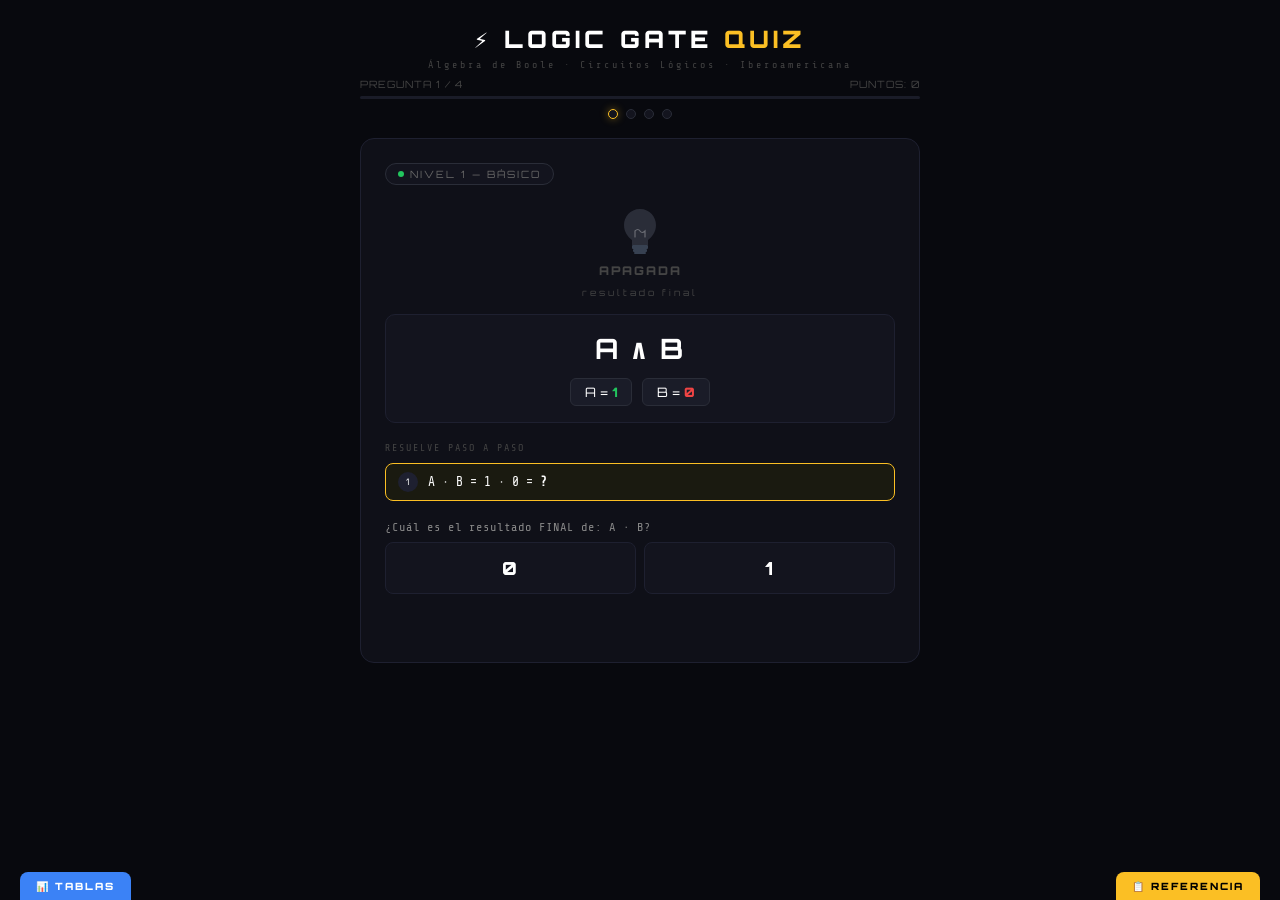
==== commit 76058e3d: "feautring 3" ====
--- a/index.html
+++ b/index.html
@@ -110,6 +110,11 @@
 @keyframes bulbPop{0%{transform:scale(1)}40%{transform:scale(1.18)}100%{transform:scale(1)}}
 .bulb.on{animation:bulbPop .35s ease;filter:drop-shadow(0 0 10px #fbbf24) drop-shadow(0 0 24px #f59e0b)}
 .bulb.off{filter:none}
+
+/* CIRCUIT PANEL */
+.circuit-panel{background:#08090e;border:1px solid #1e2030;border-radius:10px;padding:.9rem;margin-bottom:1rem;opacity:0;transform:translateY(10px);transition:opacity .45s ease,transform .45s ease;display:none;overflow:visible}
+.circuit-panel.show{opacity:1;transform:translateY(0)}
+.circuit-title{font-family:'Orbitron',monospace;font-size:9px;font-weight:900;letter-spacing:3px;color:#22c55e;margin-bottom:.6rem;text-align:center}
 
 /* REFERENCE TABLE */
 .ref-toggle{position:fixed;bottom:0;right:20px;padding:8px 16px;background:#fbbf24;color:#000;font-family:'Orbitron',monospace;font-size:10px;font-weight:900;letter-spacing:2px;border:none;border-radius:8px 8px 0 0;cursor:pointer;z-index:1000;transition:background .15s}
@@ -251,6 +256,10 @@
   </div>
 
   <div class="feedback" id="feedback"></div>
+  <div class="circuit-panel" id="circuit-panel">
+    <div class="circuit-title">&#9889; CIRCUITO L&Oacute;GICO</div>
+    <div id="circuit-svg-wrap"></div>
+  </div>
   <button class="next-btn" id="next-btn" onclick="nextStep()">CONTINUAR &rarr;</button>
 </div>
 
@@ -356,26 +365,36 @@
   const simples = [
     (a,b)=>({level:1, label:'AND', expr:`A ∧ B`, vars:{A:a,B:b},
       steps:[{label:'A ∧ B', calc:`${a} ∧ ${b}`, result:a&b}],
-      answer:a&b}),
+      answer:a&b,
+      circuitTree:{type:'gate',op:'AND',val:a&b,children:[{type:'var',name:'A'},{type:'var',name:'B'}]}}),
     (a,b)=>({level:1, label:'OR', expr:`A ∨ B`, vars:{A:a,B:b},
       steps:[{label:'A ∨ B', calc:`${a} ∨ ${b}`, result:a|b}],
-      answer:a|b}),
+      answer:a|b,
+      circuitTree:{type:'gate',op:'OR',val:a|b,children:[{type:'var',name:'A'},{type:'var',name:'B'}]}}),
     (a)=>({level:1, label:'NOT', expr:`¬ A`, vars:{A:a},
       steps:[{label:'¬A', calc:`¬${a}`, result:a?0:1}],
-      answer:a?0:1}),
+      answer:a?0:1,
+      circuitTree:{type:'gate',op:'NOT',val:a?0:1,children:[{type:'var',name:'A'}]}}),
     (a,b)=>({level:1, label:'NAND', expr:`¬(A ∧ B)`, vars:{A:a,B:b},
       steps:[
         {label:'A ∧ B', calc:`${a} ∧ ${b}`, result:a&b},
         {label:'¬(resultado)', calc:`¬${a&b}`, result:(a&b)?0:1}
-      ], answer:(a&b)?0:1}),
+      ], answer:(a&b)?0:1,
+      circuitTree:{type:'gate',op:'NOT',val:(a&b)?0:1,children:[
+        {type:'gate',op:'AND',val:a&b,children:[{type:'var',name:'A'},{type:'var',name:'B'}]}
+      ]}}),
     (a,b)=>({level:1, label:'NOR', expr:`¬(A ∨ B)`, vars:{A:a,B:b},
       steps:[
         {label:'A ∨ B', calc:`${a} ∨ ${b}`, result:a|b},
         {label:'¬(resultado)', calc:`¬${a|b}`, result:(a|b)?0:1}
-      ], answer:(a|b)?0:1}),
+      ], answer:(a|b)?0:1,
+      circuitTree:{type:'gate',op:'NOT',val:(a|b)?0:1,children:[
+        {type:'gate',op:'OR',val:a|b,children:[{type:'var',name:'A'},{type:'var',name:'B'}]}
+      ]}}),
     (a,b)=>({level:1, label:'XOR', expr:`A ⊕ B`, vars:{A:a,B:b},
       steps:[{label:'A ⊕ B', calc:`${a} ⊕ ${b}`, result:a^b}],
-      answer:a^b}),
+      answer:a^b,
+      circuitTree:{type:'gate',op:'XOR',val:a^b,children:[{type:'var',name:'A'},{type:'var',name:'B'}]}}),
   ];
 
   // Level 2 — compound 2 vars
@@ -385,25 +404,43 @@
         {label:'A ∧ B', calc:`${a} ∧ ${b}`, result:a&b},
         {label:'¬A', calc:`¬${a}`, result:a?0:1},
         {label:'(A∧B) ∨ ¬A', calc:`${a&b} ∨ ${a?0:1}`, result:(a&b)|(a?0:1)}
-      ], answer:(a&b)|(a?0:1)}),
+      ], answer:(a&b)|(a?0:1),
+      circuitTree:{type:'gate',op:'OR',val:(a&b)|(a?0:1),children:[
+        {type:'gate',op:'AND',val:a&b,children:[{type:'var',name:'A'},{type:'var',name:'B'}]},
+        {type:'gate',op:'NOT',val:a?0:1,children:[{type:'var',name:'A'}]}
+      ]}}),
     (a,b)=>({level:2, label:'COMPUESTA', expr:`¬A ∧ ¬B`, vars:{A:a,B:b},
       steps:[
         {label:'¬A', calc:`¬${a}`, result:a?0:1},
         {label:'¬B', calc:`¬${b}`, result:b?0:1},
         {label:'¬A ∧ ¬B', calc:`${a?0:1} ∧ ${b?0:1}`, result:(a?0:1)&(b?0:1)}
-      ], answer:(a?0:1)&(b?0:1)}),
+      ], answer:(a?0:1)&(b?0:1),
+      circuitTree:{type:'gate',op:'AND',val:(a?0:1)&(b?0:1),children:[
+        {type:'gate',op:'NOT',val:a?0:1,children:[{type:'var',name:'A'}]},
+        {type:'gate',op:'NOT',val:b?0:1,children:[{type:'var',name:'B'}]}
+      ]}}),
     (a,b)=>({level:2, label:'COMPUESTA', expr:`¬(A ∨ B) ∨ A`, vars:{A:a,B:b},
       steps:[
         {label:'A ∨ B', calc:`${a} ∨ ${b}`, result:a|b},
         {label:'¬(A∨B)', calc:`¬${a|b}`, result:(a|b)?0:1},
         {label:'¬(A∨B) ∨ A', calc:`${(a|b)?0:1} ∨ ${a}`, result:((a|b)?0:1)|a}
-      ], answer:((a|b)?0:1)|a}),
+      ], answer:((a|b)?0:1)|a,
+      circuitTree:{type:'gate',op:'OR',val:((a|b)?0:1)|a,children:[
+        {type:'gate',op:'NOT',val:(a|b)?0:1,children:[
+          {type:'gate',op:'OR',val:a|b,children:[{type:'var',name:'A'},{type:'var',name:'B'}]}
+        ]},
+        {type:'var',name:'A'}
+      ]}}),
     (a,b)=>({level:2, label:'COMPUESTA', expr:`(A ∨ B) ∧ ¬B`, vars:{A:a,B:b},
       steps:[
         {label:'A ∨ B', calc:`${a} ∨ ${b}`, result:a|b},
         {label:'¬B', calc:`¬${b}`, result:b?0:1},
         {label:'(A∨B) ∧ ¬B', calc:`${a|b} ∧ ${b?0:1}`, result:(a|b)&(b?0:1)}
-      ], answer:(a|b)&(b?0:1)}),
+      ], answer:(a|b)&(b?0:1),
+      circuitTree:{type:'gate',op:'AND',val:(a|b)&(b?0:1),children:[
+        {type:'gate',op:'OR',val:a|b,children:[{type:'var',name:'A'},{type:'var',name:'B'}]},
+        {type:'gate',op:'NOT',val:b?0:1,children:[{type:'var',name:'B'}]}
+      ]}}),
   ];
 
   // Level 3 — compound 3 vars
@@ -415,7 +452,11 @@
           {label:'A ∧ B', calc:`${a} ∧ ${b}`, result:s1},
           {label:'¬C', calc:`¬${c}`, result:s2},
           {label:'(A∧B) ∨ ¬C', calc:`${s1} ∨ ${s2}`, result:ans}
-        ], answer:ans};},
+        ], answer:ans,
+        circuitTree:{type:'gate',op:'OR',val:ans,children:[
+          {type:'gate',op:'AND',val:s1,children:[{type:'var',name:'A'},{type:'var',name:'B'}]},
+          {type:'gate',op:'NOT',val:s2,children:[{type:'var',name:'C'}]}
+        ]}};},
     (a,b,c)=>{
       const s1=a|b, s2=c?0:1, ans=s1&s2;
       return {level:3, label:'NIVEL 3', expr:`(A ∨ B) ∧ ¬C`, vars:{A:a,B:b,C:c},
@@ -423,7 +464,11 @@
           {label:'A ∨ B', calc:`${a} ∨ ${b}`, result:s1},
           {label:'¬C', calc:`¬${c}`, result:s2},
           {label:'(A∨B) ∧ ¬C', calc:`${s1} ∧ ${s2}`, result:ans}
-        ], answer:ans};},
+        ], answer:ans,
+        circuitTree:{type:'gate',op:'AND',val:ans,children:[
+          {type:'gate',op:'OR',val:s1,children:[{type:'var',name:'A'},{type:'var',name:'B'}]},
+          {type:'gate',op:'NOT',val:s2,children:[{type:'var',name:'C'}]}
+        ]}};},
     (a,b,c)=>{
       const s1=a&b, s2=s1|c, ans=s2?0:1;
       return {level:3, label:'NIVEL 3', expr:`¬((A ∧ B) ∨ C)`, vars:{A:a,B:b,C:c},
@@ -431,14 +476,24 @@
           {label:'A ∧ B', calc:`${a} ∧ ${b}`, result:s1},
           {label:'(A∧B) ∨ C', calc:`${s1} ∨ ${c}`, result:s2},
           {label:'¬((A∧B)∨C)', calc:`¬${s2}`, result:ans}
-        ], answer:ans};},
+        ], answer:ans,
+        circuitTree:{type:'gate',op:'NOT',val:ans,children:[
+          {type:'gate',op:'OR',val:s2,children:[
+            {type:'gate',op:'AND',val:s1,children:[{type:'var',name:'A'},{type:'var',name:'B'}]},
+            {type:'var',name:'C'}
+          ]}
+        ]}};},
     (a,b,c)=>{
       const s1=b&c, s2=a|s1;
       return {level:3, label:'NIVEL 3', expr:`A ∨ (B ∧ C)`, vars:{A:a,B:b,C:c},
         steps:[
           {label:'B ∧ C', calc:`${b} ∧ ${c}`, result:s1},
           {label:'A ∨ (B∧C)', calc:`${a} ∨ ${s1}`, result:s2}
-        ], answer:s2};},
+        ], answer:s2,
+        circuitTree:{type:'gate',op:'OR',val:s2,children:[
+          {type:'var',name:'A'},
+          {type:'gate',op:'AND',val:s1,children:[{type:'var',name:'B'},{type:'var',name:'C'}]}
+        ]}};},
   ];
 
   const a=rnd(),b=rnd(),c=rnd();
@@ -490,6 +545,7 @@
 
 function loadQuestion(){
   stepIdx=0; stepAnswered=false; qAnswered=false;
+  hideCircuit();
   setBulb(null);
   const q=questions[qIdx];
   maxLevel=Math.max(maxLevel,q.level);
@@ -585,6 +641,7 @@
     }
     updateDot(qIdx, isCorrect);
     updateScoreLabel();
+    showCircuit(q);
     document.getElementById('next-btn').classList.add('show');
     document.getElementById('next-btn').textContent = qIdx<questions.length-1 ? 'SIGUIENTE PREGUNTA →' : 'VER RESULTADOS →';
     qAnswered=true;
@@ -827,6 +884,154 @@
   if(e.target === document.getElementById('tt-overlay')) closeTruthTable();
 }
 
+// ── CIRCUIT RENDERER ──
+function buildCircuitSVG(q) {
+  const tree = q.circuitTree;
+  if (!tree) return '';
+
+  const TOP=38, RH=54, VX=55, CW=118, GW=25, GH=16, NH=13;
+
+  // Collect unique variable names (DFS left-to-right)
+  const vars=[];
+  const cv=n=>n.type==='var'?(!vars.includes(n.name)&&vars.push(n.name)):n.children.forEach(cv);
+  cv(tree);
+
+  // Variable y positions
+  const vy={};
+  vars.forEach((v,i)=>{ vy[v]=TOP+i*RH; });
+
+  // Layout: compute lvl (depth from leaves), cx, cy for each node
+  const lay=n=>{
+    if(n.type==='var'){n.lvl=0;n.cx=VX;n.cy=vy[n.name];return 0;}
+    n.lvl=Math.max(...n.children.map(lay))+1;
+    n.cy=n.children.reduce((s,c)=>s+c.cy,0)/n.children.length;
+    n.cx=VX+n.lvl*CW;
+    return n.lvl;
+  };
+  lay(tree);
+
+  const svgH=Math.max(112,TOP*2+(vars.length-1)*RH+44);
+  const bx=VX+tree.lvl*CW+56;
+  const svgW=bx+50;
+
+  // Wire color
+  const wc=v=>v===1?'#22c55e':v===0?'#ef4444':'#374151';
+
+  // Routed path (L-shape with midpoint)
+  const rt=(fx,fy,tx,ty)=>{
+    const f1=+(+fx).toFixed(1),f2=+(+fy).toFixed(1),t1=+(+tx).toFixed(1),t2=+(+ty).toFixed(1);
+    if(Math.abs(f2-t2)<0.5) return `M ${f1} ${f2} H ${t1}`;
+    const mx=+((f1+t1)/2).toFixed(1);
+    return `M ${f1} ${f2} H ${mx} V ${t2} H ${t1}`;
+  };
+
+  // Gate output x (right pin)
+  const outX=n=>{
+    const bubble=['NOT','NAND','NOR'].includes(n.op);
+    const gw=n.op==='NOT'?NH+8:GW;
+    return n.cx+gw+(bubble?9:0);
+  };
+
+  // Gate input pins (left side)
+  const inPts=n=>{
+    const gw=n.op==='NOT'?NH+8:GW;
+    if(n.children.length===1) return [{x:n.cx-gw,y:n.cy}];
+    return [{x:n.cx-gw,y:n.cy-10},{x:n.cx-gw,y:n.cy+10}];
+  };
+
+  const wires=[],gates=[];
+
+  const draw=(n,ppx,ppy)=>{
+    if(n.type==='var'){
+      if(ppx!=null) wires.push(`<path d="${rt(VX+3,n.cy,ppx,ppy)}" fill="none" stroke="${wc(q.vars[n.name])}" stroke-width="1.5" stroke-linecap="round" stroke-linejoin="round"/>`);
+      return;
+    }
+    const {cx,cy,op,val,children}=n;
+    const bubble=['NOT','NAND','NOR'].includes(op);
+    const isNot=op==='NOT';
+    const gw=isNot?NH+8:GW, gh=isNot?NH:GH;
+    const vc=wc(val);
+    const ox=cx+gw+(bubble?9:0);
+
+    let sp='',ex='';
+    switch(op){
+      case 'AND': case 'NAND':
+        sp=`M ${cx-gw} ${cy-gh} L ${cx-gw} ${cy+gh} L ${cx} ${cy+gh} Q ${cx+gw} ${cy+gh} ${cx+gw} ${cy} Q ${cx+gw} ${cy-gh} ${cx} ${cy-gh} Z`;
+        if(bubble) ex=`<circle cx="${cx+gw+5}" cy="${cy}" r="4" fill="#08090e" stroke="${vc}" stroke-width="1.5"/>`;
+        break;
+      case 'OR': case 'NOR':
+        sp=`M ${cx-gw} ${cy-gh} Q ${cx-gw+7} ${cy} ${cx-gw} ${cy+gh} Q ${cx} ${cy+gh-4} ${cx+gw} ${cy} Q ${cx} ${cy-gh+4} ${cx-gw} ${cy-gh} Z`;
+        if(bubble) ex=`<circle cx="${cx+gw+5}" cy="${cy}" r="4" fill="#08090e" stroke="${vc}" stroke-width="1.5"/>`;
+        break;
+      case 'XOR':
+        sp=`M ${cx-gw} ${cy-gh} Q ${cx-gw+7} ${cy} ${cx-gw} ${cy+gh} Q ${cx} ${cy+gh-4} ${cx+gw} ${cy} Q ${cx} ${cy-gh+4} ${cx-gw} ${cy-gh} Z`;
+        ex=`<path d="M ${cx-gw-6} ${cy-gh} Q ${cx-gw+1} ${cy} ${cx-gw-6} ${cy+gh}" fill="none" stroke="${vc}" stroke-width="1.5"/>`;
+        break;
+      case 'NOT':
+        sp=`M ${cx-gw} ${cy-gh} L ${cx-gw} ${cy+gh} L ${cx+gw-3} ${cy} Z`;
+        ex=`<circle cx="${cx+gw+5}" cy="${cy}" r="4" fill="#08090e" stroke="${vc}" stroke-width="1.5"/>`;
+        break;
+    }
+    gates.push(`<path d="${sp}" fill="#08090e" stroke="${vc}" stroke-width="1.5"/>`);
+    if(ex) gates.push(ex);
+    gates.push(`<text x="${cx}" y="${cy+4}" font-family="Orbitron,monospace" font-size="7" fill="${vc}" text-anchor="middle" letter-spacing="0.5">${op}</text>`);
+
+    // Wire to parent
+    if(ppx!=null) wires.push(`<path d="${rt(ox,cy,ppx,ppy)}" fill="none" stroke="${vc}" stroke-width="1.5" stroke-linecap="round" stroke-linejoin="round"/>`);
+
+    // Recurse children
+    inPts(n).forEach((p,i)=>draw(children[i],p.x,p.y));
+  };
+
+  draw(tree,null,null);
+
+  // Root → bulb wire
+  const rpx=outX(tree);
+  wires.push(`<path d="${rt(rpx,tree.cy,bx-20,tree.cy)}" fill="none" stroke="${wc(tree.val)}" stroke-width="1.5" stroke-linecap="round" stroke-linejoin="round"/>`);
+
+  // Variable labels and output dots
+  const varEls=vars.map(v=>{
+    const y=vy[v],val=q.vars[v],vc=wc(val);
+    return `<text x="${VX-13}" y="${y-5}" font-family="Orbitron,monospace" font-size="11" fill="${vc}" text-anchor="middle" font-weight="700">${v}</text>`+
+           `<text x="${VX-13}" y="${y+9}" font-family="Share Tech Mono,monospace" font-size="10" fill="${vc}" text-anchor="middle">${val}</text>`+
+           `<circle cx="${VX+3}" cy="${y}" r="3.5" fill="${vc}"/>`;
+  }).join('\n');
+
+  // Bulb
+  const bv=tree.val,bc=bv===1?'#fbbf24':'#374151',bs=bv===1?'#f59e0b':'#4b5563',bb=bv===1?'#92400e':'#1f2937';
+  const bf=bv===1?'filter="url(#cg)"':'';
+  const defs=bv===1?`<defs><filter id="cg" x="-60%" y="-60%" width="220%" height="220%"><feGaussianBlur stdDeviation="5" result="b"/><feMerge><feMergeNode in="b"/><feMergeNode in="SourceGraphic"/></feMerge></filter></defs>`:'';
+  const bulbEl=`<g transform="translate(${bx},${tree.cy})" ${bf}>
+  <path d="M 0 -19 C -12 -19 -18 -10 -18 0 C -18 9 -13 15 -8 17 L -8 21 L 8 21 L 8 17 C 13 15 18 9 18 0 C 18 -10 12 -19 0 -19 Z" fill="${bc}" stroke="${bs}" stroke-width="1.5"/>
+  ${bv===1?`<path d="M -3 15 L -3 8 Q 0 5 3 8 L 3 15" fill="none" stroke="rgba(0,0,0,0.45)" stroke-width="1.2"/>`:''}
+  <rect x="-8" y="21" width="16" height="4" rx="1" fill="${bb}"/>
+  <rect x="-7" y="25" width="14" height="3" rx="1" fill="${bb}"/>
+  <text x="0" y="38" font-family="Orbitron,monospace" font-size="8" fill="${bv===1?'#fbbf24':'#374151'}" text-anchor="middle" font-weight="900" letter-spacing="1">${bv===1?'ON':'OFF'}</text>
+</g>`;
+
+  return `<svg viewBox="0 0 ${svgW} ${svgH}" xmlns="http://www.w3.org/2000/svg" style="width:100%;max-height:230px;display:block;overflow:visible">
+${defs}
+${wires.join('\n')}
+${gates.join('\n')}
+${varEls}
+${bulbEl}
+</svg>`;
+}
+
+function showCircuit(q){
+  const panel=document.getElementById('circuit-panel');
+  document.getElementById('circuit-svg-wrap').innerHTML=buildCircuitSVG(q);
+  panel.style.display='block';
+  requestAnimationFrame(()=>requestAnimationFrame(()=>panel.classList.add('show')));
+}
+
+function hideCircuit(){
+  const p=document.getElementById('circuit-panel');
+  p.classList.remove('show');
+  p.style.display='none';
+  document.getElementById('circuit-svg-wrap').innerHTML='';
+}
+
 startGame();
 </script>
 </body>
